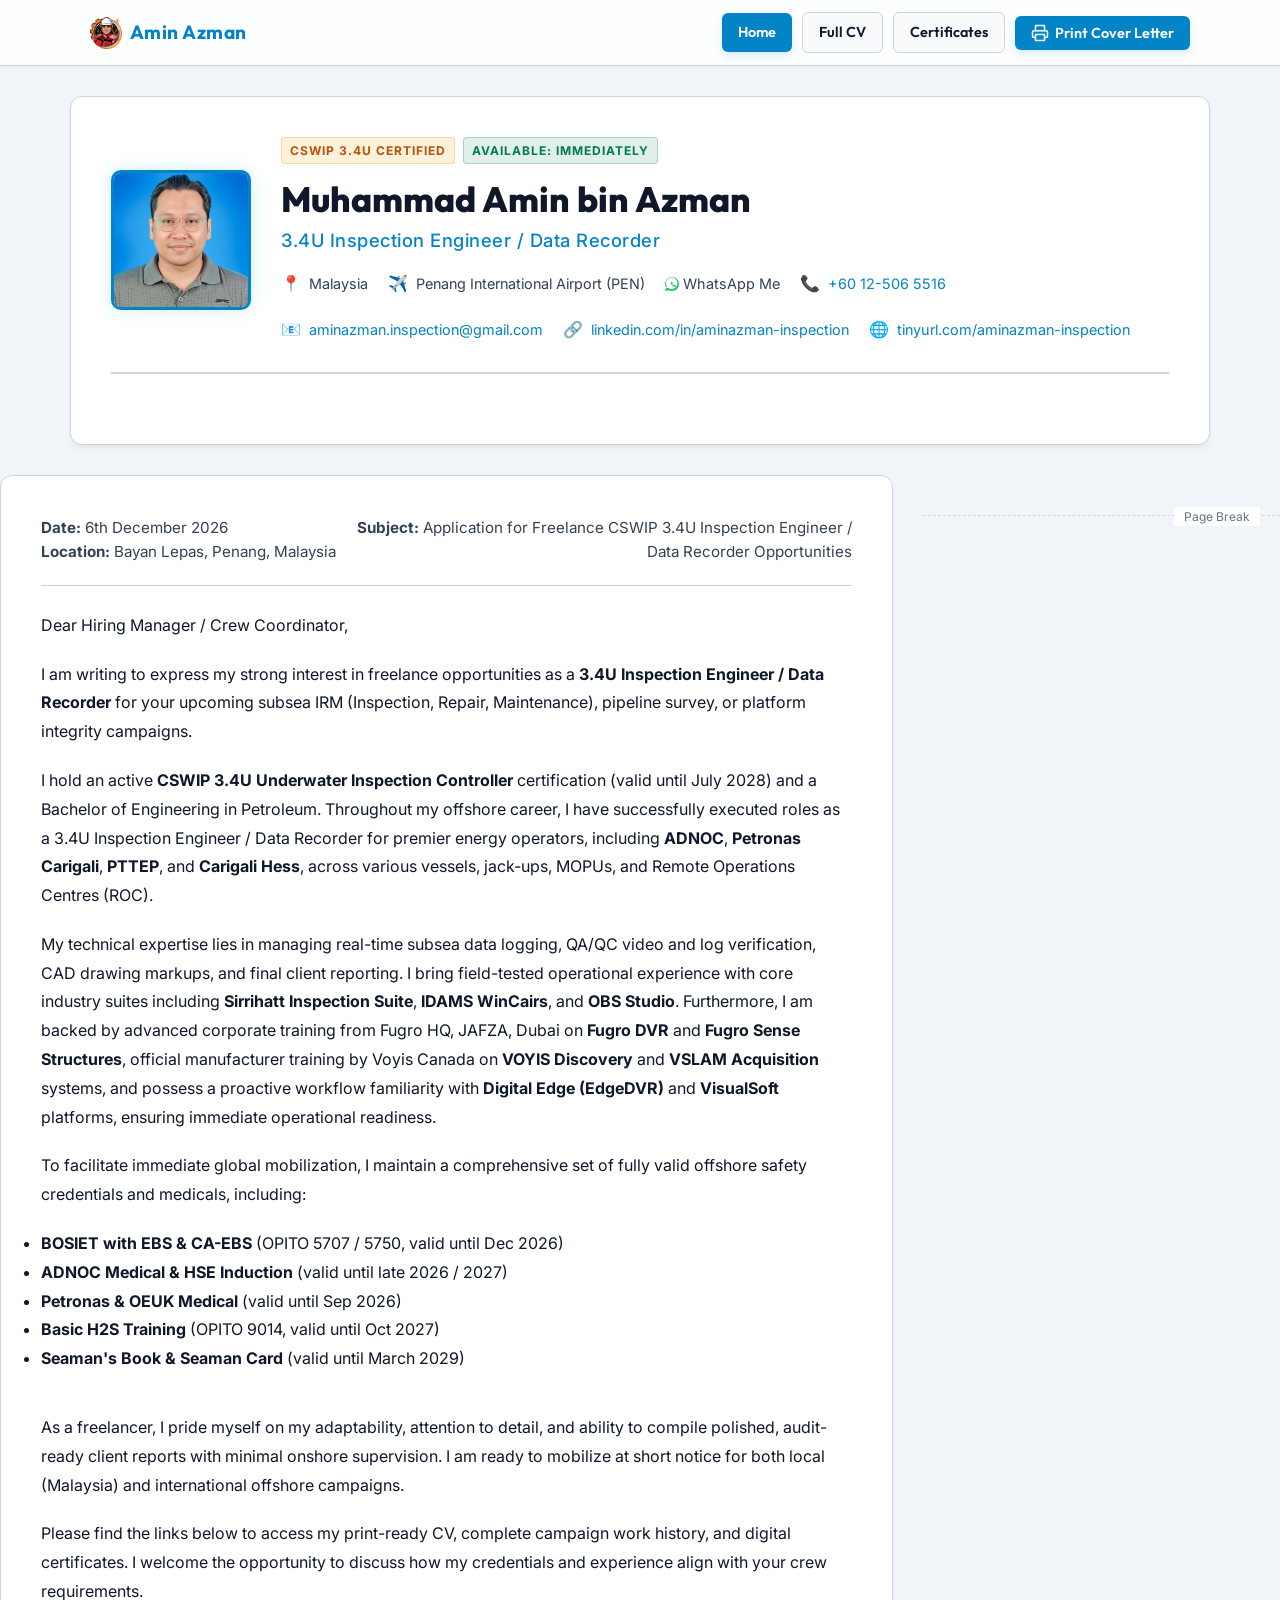
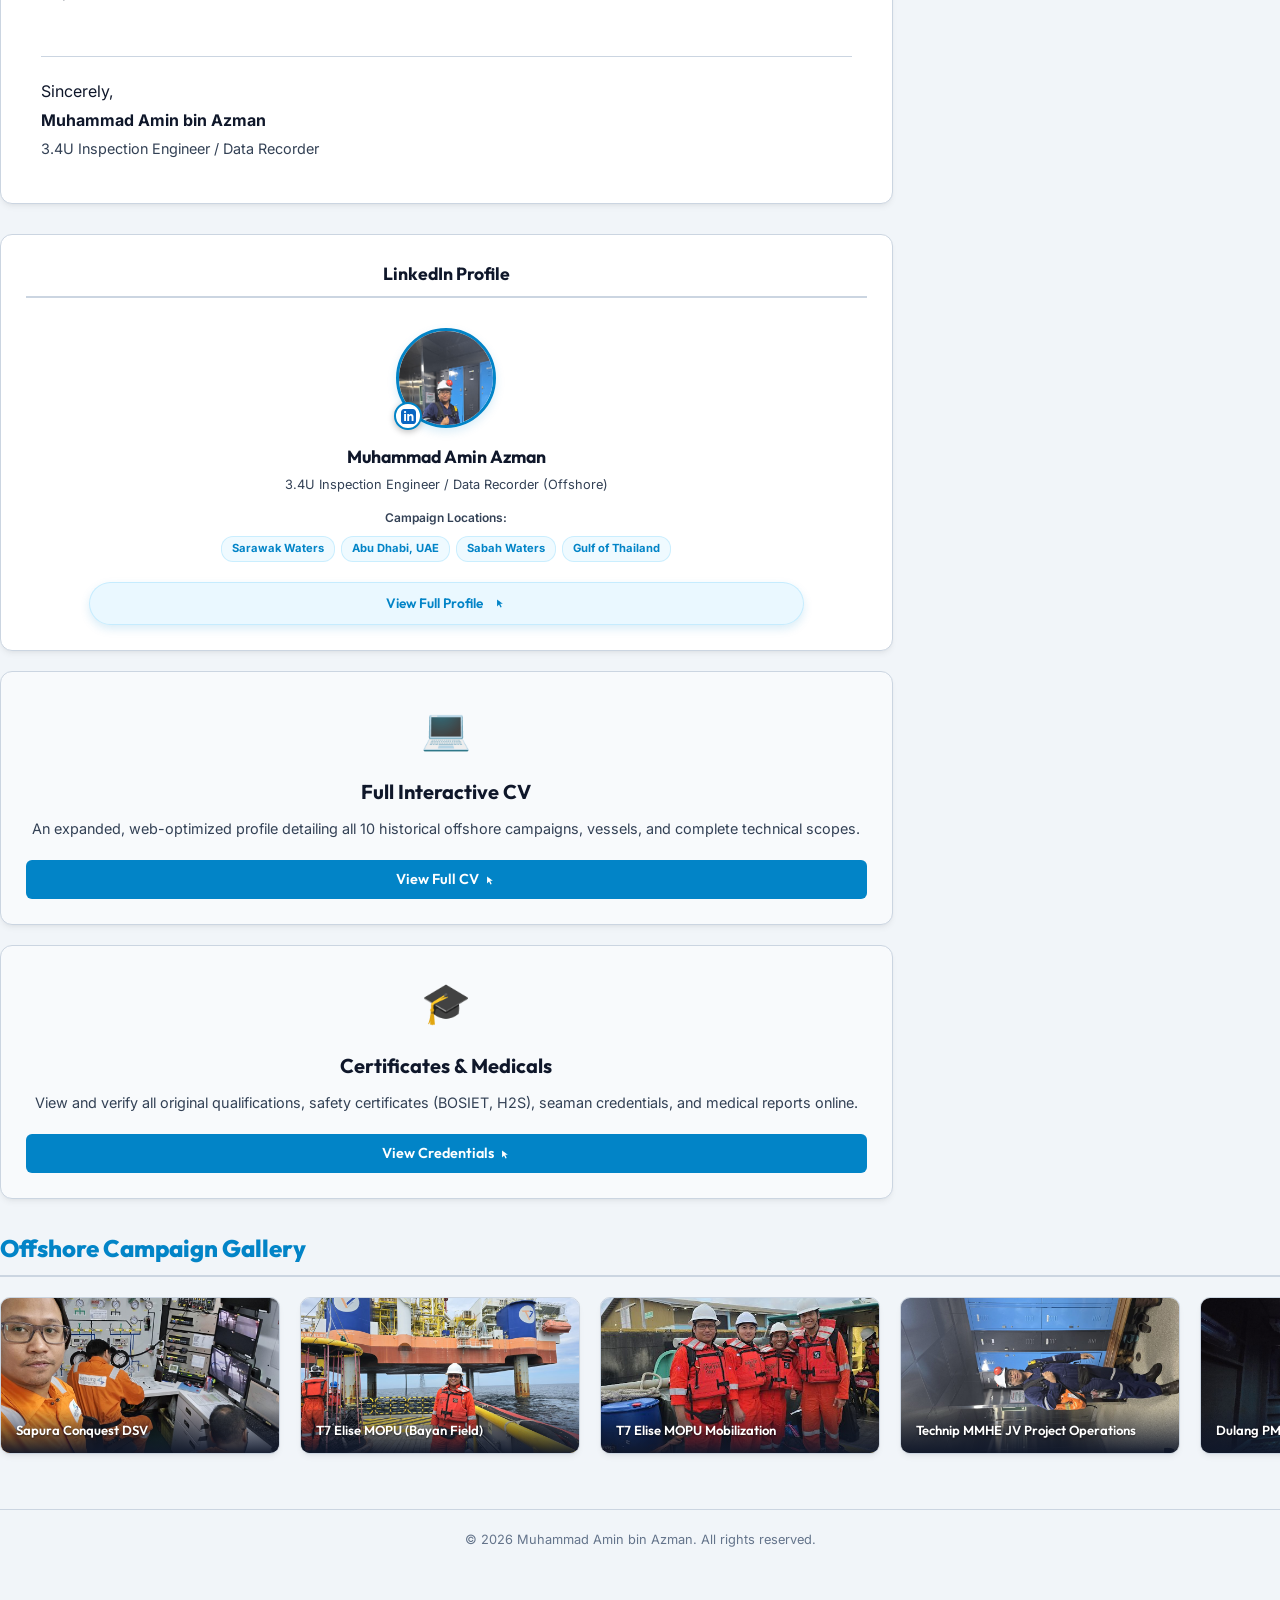
==== index.html @ 1bd728b4 "Optimize index.html print: add no-print classes to Campaign Gallery heading and carousel wrapper, in" ====
<!DOCTYPE html>
<html lang="en">
<head>
    <link rel="icon" type="image/png" href="favicon.png?v=1.7">
    <meta charset="UTF-8">
    <meta name="viewport" content="width=device-width, initial-scale=1.0">
    <title>Muhammad Amin Azman | Professional Hub & Cover Letter</title>
    
    <!-- Google Fonts -->
    <link rel="preconnect" href="https://fonts.googleapis.com">
    <link rel="preconnect" href="https://fonts.gstatic.com" crossorigin>
    <link href="https://fonts.googleapis.com/css2?family=Inter:wght@300;400;500;600;700&family=Outfit:wght@400;500;600;700;800&display=swap" rel="stylesheet">
    
    <!-- Link to Stylesheet -->
    <link rel="stylesheet" href="style.css?v=2.6">
    
    <style>
        /* Cover Letter Page Specific Styles */
        .cover-letter-card {
            background: var(--bg-content);
            border: 1px solid var(--border-color);
            border-radius: 12px;
            padding: 40px;
            box-shadow: var(--shadow);
            margin-bottom: 30px;
        }
        
        .letter-header {
            margin-bottom: 25px;
            border-bottom: 1px solid var(--border-color);
            padding-bottom: 20px;
            font-size: 0.95rem;
            color: var(--text-secondary);
            display: flex;
            justify-content: space-between;
            flex-wrap: wrap;
            gap: 15px;
        }
        
        .letter-body {
            font-size: 1rem;
            line-height: 1.8;
            color: var(--text-primary);
            display: flex;
            flex-direction: column;
            gap: 20px;
        }
        
        .letter-signoff {
            margin-top: 30px;
            padding-top: 20px;
            border-top: 1px solid var(--border-color);
        }
        
        .hub-grid {
            display: grid;
            grid-template-columns: repeat(auto-fit, minmax(280px, 1fr));
            gap: 20px;
            margin-top: 30px;
            margin-bottom: 40px;
        }
        
        .hub-card {
            background: var(--bg-card);
            border: 1px solid var(--border-color);
            border-radius: 12px;
            padding: 25px;
            text-align: center;
            box-shadow: var(--shadow);
            transition: var(--transition);
            text-decoration: none;
            display: flex;
            flex-direction: column;
            align-items: center;
            justify-content: space-between;
        }
        
        .hub-card:hover {
            transform: translateY(-5px);
            border-color: var(--accent);
            box-shadow: 0 10px 25px rgba(2, 132, 199, 0.1);
        }
        
        .hub-icon {
            font-size: 2.5rem;
            margin-bottom: 15px;
            color: var(--accent);
        }
        
        .hub-title {
            font-family: var(--font-header);
            font-size: 1.25rem;
            font-weight: 700;
            color: var(--text-primary);
            margin-bottom: 10px;
        }
        
        .hub-desc {
            font-size: 0.9rem;
            color: var(--text-secondary);
            line-height: 1.5;
            margin-bottom: 20px;
        }
        
        .hub-btn {
            background: var(--accent);
            color: #ffffff;
            font-family: var(--font-header);
            font-weight: 600;
            padding: 8px 20px;
            border-radius: 6px;
            font-size: 0.9rem;
            transition: var(--transition);
            width: 100%;
        }
        
        .hub-card:hover .hub-btn {
            background: var(--accent-hover);
        }
    </style>
</head>
<body>

    <!-- Top Action Bar -->
    <header class="no-print action-bar">
        <div class="container bar-content">
                        <div class="logo-container" style="display: flex; align-items: center; gap: 8px;">
                <img src="logo.png" alt="Amin Azman Logo" style="height: 32px; width: auto; display: block;">
                <span class="logo-text" style="font-family: var(--font-header); font-weight: 700; font-size: 1.2rem; color: var(--accent); letter-spacing: 0.5px;">Amin Azman</span>
            </div>
            <div class="actions">
                <a href="index.html" class="btn-print" style="background: var(--accent); color: #ffffff; border: none; text-decoration: none; display: inline-flex; align-items: center; justify-content: center;">Home</a>
                <a href="full_cv.html" class="btn-print" style="background: var(--bg-card); color: var(--text-primary); border: 1px solid var(--border-color); text-decoration: none; display: inline-flex; align-items: center; justify-content: center; box-shadow: none;">Full CV</a>
                <a href="certificates.html" class="btn-print" style="background: var(--bg-card); color: var(--text-primary); border: 1px solid var(--border-color); text-decoration: none; display: inline-flex; align-items: center; justify-content: center; box-shadow: none;">Certificates</a>
                <button onclick="window.print()" class="btn-print" style="background: var(--accent); color: #ffffff; border: none; text-decoration: none; display: inline-flex; align-items: center; justify-content: center; box-shadow: 0 4px 10px rgba(2, 132, 199, 0.15); gap: 6px; cursor: pointer;">
                    <svg width="18" height="18" viewBox="0 0 24 24" fill="none" stroke="currentColor" stroke-width="2" stroke-linecap="round" stroke-linejoin="round" style="display: block;"><polyline points="6 9 6 2 18 2 18 9"></polyline><path d="M6 18H4a2 2 0 0 1-2-2v-5a2 2 0 0 1 2-2h16a2 2 0 0 1 2 2v5a2 2 0 0 1-2 2h-2"></path><rect x="6" y="14" width="12" height="8"></rect></svg>
                    Print Cover Letter
                </button>
            </div>
        </div>
    </header>

    <div class="container cv-wrapper">
        
        <!-- SECTION 1: HEADER & PROFILE -->
        <section class="cv-section header-section">
            <div class="header-grid">
                <div class="profile-photo-container">
                    <img src="8. Passport Photo - Amin Azman.png" alt="Muhammad Amin bin Azman" class="profile-photo">
                </div>
                <div class="header-info">
                    <div style="display: flex; gap: 8px; flex-wrap: wrap; margin-bottom: 6px;">
                        <span class="badge">CSWIP 3.4U Certified</span>
                        <span class="badge badge-green">Available: Immediately</span>
                    </div>
                    <h1>Muhammad Amin bin Azman</h1>
                    <p class="subtitle">3.4U Inspection Engineer / Data Recorder</p>
                    
                                        <div class="contact-grid">
                        <div class="contact-item">
                            <span class="icon">📍</span>
                            <span>Malaysia</span>
                        </div>
                        <div class="contact-item">
                            <span class="icon">✈️</span>
                            <span>Penang International Airport (PEN)</span>
                        </div>
                        <div class="contact-item">
                            <a href="https://wa.me/60125065516" target="_blank" style="display: inline-flex; align-items: center; text-decoration: none; color: inherit;">
                                <svg width="14" height="14" viewBox="0 0 24 24" fill="currentColor" style="vertical-align: middle; color: #22c55e; margin-right: 4px;">
                                    <path d="M.057 24l1.687-6.163c-1.041-1.804-1.588-3.849-1.587-5.946C.06 5.348 5.397.01 12.008.01c3.202.001 6.212 1.246 8.477 3.514 2.266 2.268 3.507 5.28 3.505 8.484-.004 6.657-5.34 11.997-11.953 11.997-2.005-.001-3.973-.502-5.73-1.45L0 24zm6.59-4.846c1.6.95 3.188 1.449 4.825 1.451 5.436 0 9.86-4.42 9.864-9.864.002-2.637-1.019-5.116-2.876-6.974C16.604 1.908 14.13 1.01 11.5 1.01c-5.436 0-9.86 4.42-9.864 9.864-.001 1.73.488 3.42 1.417 4.908l-.93 3.395 3.475-.912zm12.24-4.837c-.23-.115-1.364-.673-1.57-.75-.207-.075-.357-.115-.507.11-.15.223-.58.749-.71.9-.13.15-.26.17-.49.055-.23-.115-.972-.359-1.853-1.144-.684-.61-1.147-1.365-1.28-1.595-.13-.23-.014-.354.1-.47.104-.105.23-.27.346-.4.115-.13.154-.22.23-.369.077-.15.039-.282-.02-.397-.058-.115-.507-1.22-.695-1.673-.183-.441-.369-.381-.507-.389-.13-.008-.28-.009-.43-.009-.15 0-.396.056-.604.282-.208.227-.793.775-.793 1.89s.813 2.194.927 2.348c.114.15 1.6 2.443 3.877 3.425.541.233 1.008.389 1.348.497.545.173 1.04.148 1.43.09.436-.065 1.364-.557 1.557-1.096.193-.538.193-1 .135-1.096-.057-.096-.207-.15-.436-.265z"/>
                                </svg>
                                <span>WhatsApp Me</span>
                            </a>
                        </div>
                        <div class="contact-item">
                            <span class="icon">📞</span>
                            <a href="tel:+60125065516">+60 12-506 5516</a>
                        </div>
                        <div class="contact-item">
                            <span class="icon">📧</span>
                            <a href="mailto:aminazman.inspection@gmail.com">aminazman.inspection@gmail.com</a>
                        </div>
                        <div class="contact-item">
                            <span class="icon">🔗</span>
                            <a href="https://www.linkedin.com/in/aminazman-inspection" target="_blank">linkedin.com/in/aminazman-inspection</a>
                        </div>
                        <div class="contact-item">
                            <span class="icon">🌐</span>
                            <a href="https://tinyurl.com/aminazman-inspection" target="_blank">tinyurl.com/aminazman-inspection</a>
                        </div>
                    </div>
                </div>
                </div>
            </div>
        </section>

        <!-- COVER LETTER & SIDEBAR BADGE -->
        <div class="content-layout" style="display: grid; grid-template-columns: 1fr; gap: 30px; margin-bottom: 30px;">
            <style>
                @media (min-width: 992px) {
                    .content-layout {
                        grid-template-columns: 3fr 1.2fr !important;
                    }
                }
            </style>
            
            <!-- Left: Cover Letter Card -->
            <section class="cover-letter-card" style="margin-bottom: 0;">
                <div class="letter-header">
                    <div>
                        <strong>Date:</strong> <span id="current-date">29th June 2026</span><br>
                        <strong>Location:</strong> Bayan Lepas, Penang, Malaysia
                    </div>
                    <div style="text-align: right;">
                        <strong>Subject:</strong> Application for Freelance CSWIP 3.4U Inspection Engineer /<br>Data Recorder Opportunities
                    </div>
                </div>
                
                <div class="letter-body">
                    <p>Dear Hiring Manager / Crew Coordinator,</p>
                    
                    <p>I am writing to express my strong interest in freelance opportunities as a <strong>3.4U Inspection Engineer / Data Recorder</strong> for your upcoming subsea IRM (Inspection, Repair, Maintenance), pipeline survey, or platform integrity campaigns.</p>
                    
                    <p>I hold an active <strong>CSWIP 3.4U Underwater Inspection Controller</strong> certification (valid until July 2028) and a Bachelor of Engineering in Petroleum. Throughout my offshore career, I have successfully executed roles as a 3.4U Inspection Engineer / Data Recorder for premier energy operators, including <strong>ADNOC</strong>, <strong>Petronas Carigali</strong>, <strong>PTTEP</strong>, and <strong>Carigali Hess</strong>, across various vessels, jack-ups, MOPUs, and Remote Operations Centres (ROC).</p>
                    
                    <p>My technical expertise lies in managing real-time subsea data logging, QA/QC video and log verification, CAD drawing markups, and final client reporting. I bring field-tested operational experience with core industry suites including <strong>Sirrihatt Inspection Suite</strong>, <strong>IDAMS WinCairs</strong>, and <strong>OBS Studio</strong>. Furthermore, I am backed by advanced corporate training from Fugro HQ, JAFZA, Dubai on <strong>Fugro DVR</strong> and <strong>Fugro Sense Structures</strong>, official manufacturer training by Voyis Canada on <strong>VOYIS Discovery</strong> and <strong>VSLAM Acquisition</strong> systems, and possess a proactive workflow familiarity with <strong>Digital Edge (EdgeDVR)</strong> and <strong>VisualSoft</strong> platforms, ensuring immediate operational readiness.</p>
                    
                    <p>To facilitate immediate global mobilization, I maintain a comprehensive set of fully valid offshore safety credentials and medicals, including:
                        <ul>
                            <li><strong>BOSIET with EBS & CA-EBS</strong> (OPITO 5707 / 5750, valid until Dec 2026)</li>
                            <li><strong>ADNOC Medical & HSE Induction</strong> (valid until late 2026 / 2027)</li>
                            <li><strong>Petronas & OEUK Medical</strong> (valid until Sep 2026)</li>
                            <li><strong>Basic H2S Training</strong> (OPITO 9014, valid until Oct 2027)</li>
                            <li><strong>Seaman's Book & Seaman Card</strong> (valid until March 2029)</li>
                        </ul>
                    </p>
                    
                    <p>As a freelancer, I pride myself on my adaptability, attention to detail, and ability to compile polished, audit-ready client reports with minimal onshore supervision. I am ready to mobilize at short notice for both local (Malaysia) and international offshore campaigns.</p>
                    
                    <p>Please find the links below to access my print-ready CV, complete campaign work history, and digital certificates. I welcome the opportunity to discuss how my credentials and experience align with your crew requirements.</p>
                    
                    <div class="letter-signoff">
                        <p>Sincerely,</p>
                        <strong>Muhammad Amin bin Azman</strong><br>
                        <span style="font-size: 0.9rem; color: var(--text-secondary);">3.4U Inspection Engineer / Data Recorder</span>
                    </div>
                </div>
            </section>
            
            <div class="page-break"></div>
            
            <!-- Right Sidebar Panel -->
            <aside class="right-sidebar-panel" style="display: flex; flex-direction: column; gap: 20px;">
                <!-- LinkedIn Card -->
                <div class="linkedin-sidebar-card" style="background: var(--bg-content); border: 1px solid var(--border-color); border-radius: 12px; padding: 25px; box-shadow: var(--shadow); display: flex; flex-direction: column; align-items: center; justify-content: flex-start; min-height: 380px;">
                    <h4 style="font-family: var(--font-header); font-size: 1.1rem; font-weight: 700; color: var(--text-primary); margin-bottom: 20px; border-bottom: 2px solid var(--border-color); padding-bottom: 8px; width: 100%; text-align: center;">LinkedIn Profile</h4>
                    <div style="display: flex; flex-direction: column; align-items: center; text-align: center; gap: 15px; margin-top: 10px; width: 100%;">
                        <div class="profile-badge-wrapper" style="position: relative; width: 100px; height: 100px;">
                            <div style="width: 100%; height: 100%; border-radius: 50%; overflow: hidden; border: 3px solid var(--accent); box-shadow: 0 4px 10px rgba(2, 132, 199, 0.15);">
                                <img src="linkedin_profile.png?v=2.3" alt="Muhammad Amin bin Azman" style="width: 100%; height: 100%; object-fit: cover;">
                            </div>
                            <div style="position: absolute; bottom: -2px; left: -2px; width: 28px; height: 28px; border-radius: 50%; background: var(--bg-content); display: flex; align-items: center; justify-content: center; box-shadow: 0 2px 6px rgba(0,0,0,0.25); border: 2.5px solid var(--accent); z-index: 10;">
                                <svg width="15" height="15" viewBox="0 0 24 24" fill="currentColor" style="color: #0a66c2; display: block;"><path d="M19 0h-14c-2.761 0-5 2.239-5 5v14c0 2.761 2.239 5 5 5h14c2.762 0 5-2.239 5-5v-14c0-2.761-2.238-5-5-5zm-11 19h-3v-11h3v11zm-1.5-12.268c-.966 0-1.75-.779-1.75-1.75s.784-1.75 1.75-1.75 1.75.779 1.75 1.75-.784 1.75-1.75 1.75zm13.5 12.268h-3v-5.604c0-3.368-4-3.113-4 0v5.604h-3v-11h3v1.765c1.396-2.586 7-2.777 7 2.476v6.759z"/></svg>
                            </div>
                        </div>
                        <div>
                            <h3 style="font-family: var(--font-header); font-size: 1.1rem; font-weight: 700; color: var(--text-primary); margin: 0 0 4px 0;">Muhammad Amin Azman</h3>
                            <p style="font-size: 0.8rem; color: var(--text-secondary); line-height: 1.4; margin: 0; padding: 0 5px;">3.4U Inspection Engineer / Data Recorder (Offshore)</p>
                        </div>
                        <div style="display: flex; flex-direction: column; align-items: center; gap: 8px; width: 100%;">
                            <span style="font-size: 0.75rem; color: var(--text-secondary); font-weight: 600;">Campaign Locations:</span>
                            <div style="display: flex; flex-wrap: wrap; justify-content: center; gap: 6px; width: 100%;">
                                <span style="font-size: 0.7rem; font-weight: 700; color: var(--accent); background: rgba(56, 189, 248, 0.08); border: 1px solid rgba(56, 189, 248, 0.2); padding: 3px 10px; border-radius: 12px;">Sarawak Waters</span>
                                <span style="font-size: 0.7rem; font-weight: 700; color: var(--accent); background: rgba(56, 189, 248, 0.08); border: 1px solid rgba(56, 189, 248, 0.2); padding: 3px 10px; border-radius: 12px;">Abu Dhabi, UAE</span>
                                <span style="font-size: 0.7rem; font-weight: 700; color: var(--accent); background: rgba(56, 189, 248, 0.08); border: 1px solid rgba(56, 189, 248, 0.2); padding: 3px 10px; border-radius: 12px;">Sabah Waters</span>
                                <span style="font-size: 0.7rem; font-weight: 700; color: var(--accent); background: rgba(56, 189, 248, 0.08); border: 1px solid rgba(56, 189, 248, 0.2); padding: 3px 10px; border-radius: 12px;">Gulf of Thailand</span>
                            </div>
                        </div>
                        <a href="https://www.linkedin.com/in/aminazman-inspection" target="_blank" class="cert-link btn-cert" style="text-decoration: none; display: flex; align-items: center; gap: 6px; font-family: var(--font-header); font-weight: 600; font-size: 0.85rem; padding: 10px 18px; width: 85%; justify-content: center; margin-top: 5px; border-radius: 30px; box-shadow: 0 4px 10px rgba(2, 132, 199, 0.15);">
                            View Full Profile
                        </a>
                    </div>
                </div>

                <!-- Full CV Link Card -->
                <a href="full_cv.html" class="hub-card">
                    <div class="hub-icon">💻</div>
                    <h3 class="hub-title">Full Interactive CV</h3>
                    <p class="hub-desc">An expanded, web-optimized profile detailing all 10 historical offshore campaigns, vessels, and complete technical scopes.</p>
                    <span class="hub-btn">View Full CV</span>
                </a>
                
                <!-- Certificates Link Card -->
                <a href="certificates.html" class="hub-card">
                    <div class="hub-icon">🎓</div>
                    <h3 class="hub-title">Certificates & Medicals</h3>
                    <p class="hub-desc">View and verify all original qualifications, safety certificates (BOSIET, H2S), seaman credentials, and medical reports online.</p>
                    <span class="hub-btn">View Credentials</span>
                </a>
            </aside>
        </div>



    
<!-- OFFSHORE CAMPAIGN GALLERY (CAROUSEL) -->
        <h2 class="gallery-section-title no-print" style="font-family: var(--font-header); font-size: 1.5rem; font-weight: 800; color: var(--accent); margin-top: 10px; margin-bottom: 20px; border-bottom: 2px solid var(--border-color); padding-bottom: 8px;">
            Offshore Campaign Gallery
        </h2>
        <div class="gallery-carousel-wrapper no-print">
            <div class="gallery-carousel">
                <div class="gallery-slide">
                    <img src="Sapura Conquest.jpg?v=3.4" alt="Sapura Conquest DSV">
                    <div class="gallery-caption">Sapura Conquest DSV</div>
                </div>
                <div class="gallery-slide">
                    <img src="T7 MOPU.jpg?v=3.4" alt="T7 Elise MOPU (Bayan Field)">
                    <div class="gallery-caption">T7 Elise MOPU (Bayan Field)</div>
                </div>
                <div class="gallery-slide">
                    <img src="T7 MOPU Mobilization.jpg?v=3.4" alt="T7 Elise MOPU Mobilization">
                    <div class="gallery-caption">T7 Elise MOPU Mobilization</div>
                </div>
                <div class="gallery-slide">
                    <img src="TechnipFMC.jpg?v=3.4" alt="Technip MMHE JV Project Operations">
                    <div class="gallery-caption">Technip MMHE JV Project Operations</div>
                </div>
                <div class="gallery-slide">
                    <img src="Dulang PMA.jpg?v=3.4" alt="Dulang PMA Field Platform">
                    <div class="gallery-caption">Dulang PMA Field Operations</div>
                </div>
                <div class="gallery-slide">
                    <img src="Dulang C.jpg?v=3.4" alt="Dulang C Platform Operations">
                    <div class="gallery-caption">Dulang C Platform Operations</div>
                </div>
                <div class="gallery-slide">
                    <img src="PCSB SKO Sarawak.jpg?v=3.4" alt="Petronas Carigali Sarawak Operations">
                    <div class="gallery-caption">Petronas Carigali Sarawak Operations</div>
                </div>
                <div class="gallery-slide">
                    <img src="ERB West.jpg?v=3.4" alt="ERB West Field Operations">
                    <div class="gallery-caption">ERB West Field Operations</div>
                </div>
                <div class="gallery-slide">
                    <img src="FMD Tooling Setup.jpg?v=3.4" alt="FMD Tooling Setup & Calibration">
                    <div class="gallery-caption">FMD Tooling Setup & Calibration</div>
                </div>
                <div class="gallery-slide">
                    <img src="Work Class ROV.jpg?v=3.4" alt="Work Class ROV (SMD Atom A6)">
                    <div class="gallery-caption">Work Class ROV (SMD Atom A6)</div>
                </div>
                <div class="gallery-slide">
                    <img src="Fugro Middle East, JAFZA, Dubai.jpg?v=3.4" alt="Fugro Middle East Office (Dubai)">
                    <div class="gallery-caption">Fugro Middle East Office (Dubai)</div>
                </div>
            </div>
        </div>

    </div>

    <!-- Print Footer -->
    <footer class="print-footer no-print">
        <div class="container">
            <p>&copy; 2026 Muhammad Amin bin Azman. All rights reserved.</p>
        </div>
    </footer>

    <!-- Dynamic Malaysia Date Script -->
    <script>
        function updateDate() {
            const options = { timeZone: 'Asia/Kuala_Lumpur', year: 'numeric', month: 'long', day: 'numeric' };
            const formatter = new Intl.DateTimeFormat('en-US', options);
            const parts = formatter.formatToParts(new Date());
            
            let day = 0;
            let month = "";
            let year = "";
            for (const part of parts) {
                if (part.type === 'day') day = parseInt(part.value, 10);
                else if (part.type === 'month') month = part.value;
                else if (part.type === 'year') year = part.value;
            }
            
            let suffix = "th";
            if (day === 1 || day === 21 || day === 31) suffix = "st";
            else if (day === 2 || day === 22) suffix = "nd";
            else if (day === 3 || day === 23) suffix = "rd";
            
            const formattedDate = `${day}${suffix} ${month} ${year}`;
            const dateEl = document.getElementById('current-date');
            if (dateEl) {
                dateEl.textContent = formattedDate;
            }
        }
        document.addEventListener('DOMContentLoaded', updateDate);
    </script>
</body>
</html>
---- style.css ----
/* ==========================================================================
   CSS STYLESHEET FOR MUHAMMAD AMIN AZMAN CV
   Contains two views: Screen (Deep Marine Theme) & Print (Clean A4 Page Layout)
   ========================================================================== */

/* --- Custom Variables for Screen Theme (Light Mode) --- */
:root {
    --bg-main: #f1f5f9;
    --bg-content: #ffffff;
    --bg-card: #f8fafc;
    --border-color: #cbd5e1;
    --text-primary: #0f172a;
    --text-secondary: #334155;
    --text-muted: #64748b;
    --accent: #0284c7; /* Professional Sky Blue */
    --accent-hover: #0369a1;
    --accent-yellow: #b45309; /* Deep Amber */
    --accent-green: #047857; /* Deep Emerald */
    --shadow: 0 4px 6px -1px rgba(0, 0, 0, 0.05), 0 2px 4px -2px rgba(0, 0, 0, 0.05);
    --transition: all 0.3s ease;
    --font-header: 'Outfit', sans-serif;
    --font-body: 'Inter', sans-serif;
}

/* --- Global Reset & Base Styles --- */
* {
    box-sizing: border-box;
    margin: 0;
    padding: 0;
}

body {
    background-color: var(--bg-main);
    color: var(--text-primary);
    font-family: var(--font-body);
    font-size: 15px;
    line-height: 1.6;
    -webkit-font-smoothing: antialiased;
    padding-bottom: 2rem;
}

a {
    color: var(--accent);
    text-decoration: none;
    transition: var(--transition);
}

a:hover {
    color: var(--accent-hover);
    text-decoration: underline;
}

.container {
    max-width: 1140px;
    margin: 0 auto;
    padding: 0 20px;
}

/* --- Top Action Bar (Screen Only) --- */
.action-bar {
    background: rgba(255, 255, 255, 0.85);
    backdrop-filter: blur(12px);
    border-bottom: 1px solid var(--border-color);
    position: sticky;
    top: 0;
    z-index: 100;
    padding: 12px 0;
    box-shadow: 0 1px 3px rgba(0, 0, 0, 0.05);
}

.bar-content {
    display: flex;
    justify-content: space-between;
    align-items: center;
}

.action-bar .actions {
    display: flex;
    gap: 10px;
    align-items: center;
}

.logo-text {
    font-family: var(--font-header);
    font-weight: 700;
    font-size: 1.2rem;
    color: var(--accent);
    letter-spacing: 0.5px;
}

.btn-print {
    background: var(--accent);
    color: #ffffff;
    border: none;
    border-radius: 6px;
    padding: 8px 16px;
    font-family: var(--font-header);
    font-weight: 600;
    font-size: 0.9rem;
    cursor: pointer;
    display: flex;
    align-items: center;
    gap: 8px;
    transition: var(--transition);
    box-shadow: 0 4px 10px rgba(2, 132, 199, 0.15);
}

.btn-print:hover {
    background: var(--accent-hover);
    transform: translateY(-1px);
    box-shadow: 0 6px 15px rgba(2, 132, 199, 0.25);
}

/* --- CV Layout Wrapper --- */
.cv-wrapper {
    background-color: var(--bg-content);
    border: 1px solid var(--border-color);
    border-radius: 12px;
    padding: 40px;
    margin-top: 30px;
    margin-bottom: 30px;
    box-shadow: var(--shadow);
}

/* --- HEADER SECTION --- */
.header-section {
    border-bottom: 2px solid var(--border-color);
    padding-bottom: 30px;
    margin-bottom: 30px;
}

.header-grid {
    display: grid;
    grid-template-columns: 140px 1fr;
    gap: 30px;
    align-items: center;
}

.profile-photo-container {
    width: 140px;
    height: 140px;
    border-radius: 10px;
    overflow: hidden;
    border: 3px solid var(--accent);
    box-shadow: 0 0 15px rgba(56, 189, 248, 0.25);
    background-color: var(--bg-main);
}

.profile-photo {
    width: 100%;
    height: 100%;
    object-fit: cover;
    object-position: center top;
}

.header-info h1 {
    font-family: var(--font-header);
    font-size: 2.2rem;
    font-weight: 800;
    line-height: 1.2;
    margin-bottom: 6px;
    color: var(--text-primary);
}

.header-info .subtitle {
    font-size: 1.15rem;
    font-weight: 500;
    color: var(--accent);
    margin-bottom: 15px;
    letter-spacing: 0.5px;
}

.badge {
    background: rgba(245, 158, 11, 0.15);
    color: var(--accent-yellow);
    border: 1px solid rgba(245, 158, 11, 0.3);
    border-radius: 4px;
    padding: 3px 8px;
    font-size: 0.75rem;
    font-weight: 700;
    text-transform: uppercase;
    letter-spacing: 1px;
    display: inline-block;
    margin-bottom: 8px;
}

.contact-grid {
    display: flex;
    flex-wrap: wrap;
    gap: 20px;
    margin-top: 10px;
}

.contact-item {
    display: flex;
    align-items: center;
    gap: 8px;
    font-size: 0.9rem;
    color: var(--text-secondary);
}

.contact-item .icon {
    font-size: 1rem;
}

/* --- MAIN TWO-COLUMN GRID --- */
.main-grid {
    display: grid;
    grid-template-columns: 1fr 1fr;
    gap: 30px;
    margin-bottom: 30px;
}

/* --- CV CARDS --- */
.cv-card {
    background-color: var(--bg-card);
    border: 1px solid var(--border-color);
    border-radius: 10px;
    padding: 24px;
    margin-bottom: 24px;
    box-shadow: 0 4px 10px rgba(0, 0, 0, 0.1);
    transition: var(--transition);
}

.cv-card:hover {
    transform: translateY(-2px);
    border-color: rgba(56, 189, 248, 0.25);
    box-shadow: 0 6px 15px rgba(0, 0, 0, 0.15);
}

.card-title {
    font-family: var(--font-header);
    font-size: 1.25rem;
    font-weight: 700;
    color: var(--accent);
    margin-bottom: 18px;
    display: flex;
    align-items: center;
    gap: 10px;
    border-bottom: 1px solid var(--border-color);
    padding-bottom: 8px;
}

.card-title svg {
    color: var(--accent);
}

/* --- PERSONAL PARTICULARS --- */
.particulars-list {
    display: flex;
    flex-direction: column;
    gap: 12px;
}

.p-item {
    display: grid;
    grid-template-columns: 150px 1fr;
    font-size: 0.9rem;
    border-bottom: 1px solid var(--border-color);
    padding-bottom: 8px;
}

.p-item:last-child {
    border-bottom: none;
    padding-bottom: 0;
}

.p-item strong {
    color: var(--text-secondary);
    font-weight: 600;
}

.validity {
    font-size: 0.8rem;
    color: var(--text-muted);
    margin-left: 5px;
}

/* --- CERTIFICATE LINKS --- */
.cert-link {
    font-weight: 500;
    transition: var(--transition);
}

.inline-link {
    color: var(--accent);
    text-decoration: underline;
}

.inline-link:hover {
    color: var(--text-primary);
}

.tag-link {
    background: rgba(56, 189, 248, 0.1);
    color: var(--accent);
    border: 1px solid rgba(56, 189, 248, 0.2);
    border-radius: 4px;
    padding: 1px 6px;
    font-size: 0.75rem;
    font-weight: 600;
    margin-left: 5px;
    display: inline-block;
}

.tag-link:hover {
    background: var(--accent);
    color: #0b1329;
    text-decoration: none;
}

.tag-link-btn {
    display: inline-block;
    background: rgba(56, 189, 248, 0.08);
    color: var(--accent);
    border: 1px solid rgba(56, 189, 248, 0.2);
    border-radius: 6px;
    padding: 6px 12px;
    font-size: 0.8rem;
    font-weight: 600;
    text-align: center;
    transition: var(--transition);
}

.tag-link-btn:hover {
    background: var(--accent);
    color: #0b1329;
    text-decoration: none;
}

.btn-cert {
    display: inline-flex;
    align-items: center;
    gap: 6px;
    background: rgba(56, 189, 248, 0.1);
    color: var(--accent);
    border: 1px solid rgba(56, 189, 248, 0.2);
    border-radius: 6px;
    padding: 8px 16px;
    font-size: 0.85rem;
    font-weight: 600;
    margin-top: 10px;
}

.btn-cert:hover {
    background: var(--accent);
    color: #0b1329;
    text-decoration: none;
}

.badge-cert {
    background: rgba(245, 158, 11, 0.1);
    color: var(--accent-yellow);
    border: 1px solid rgba(245, 158, 11, 0.2);
    border-radius: 4px;
    padding: 2px 8px;
    font-size: 0.75rem;
    font-weight: 600;
    display: inline-block;
    white-space: nowrap;
    flex-shrink: 0;
}

.badge-cert:hover {
    background: var(--accent-yellow);
    color: #0b1329;
    text-decoration: none;
}

/* --- EDUCATION & TRAINING --- */
.edu-item h3 {
    font-family: var(--font-header);
    font-size: 1rem;
    font-weight: 600;
    color: var(--text-primary);
    margin-bottom: 4px;
}

.edu-meta {
    font-size: 0.85rem;
    color: var(--text-secondary);
    margin-bottom: 8px;
}

.training-list {
    display: flex;
    flex-direction: column;
    gap: 16px;
}

.training-item {
    border-bottom: 1px solid var(--border-color);
    padding-bottom: 12px;
}

.training-item:last-child {
    border-bottom: none;
    padding-bottom: 0;
}

.training-header {
    display: flex;
    justify-content: space-between;
    align-items: flex-start;
    gap: 10px;
    margin-bottom: 4px;
}

.training-header h3 {
    font-size: 0.95rem;
    font-weight: 600;
    color: var(--text-primary);
}

.training-meta {
    font-size: 0.85rem;
    color: var(--text-secondary);
}

/* --- SAFETY & MEDICAL GRID --- */
.safety-grid {
    display: flex;
    flex-direction: column;
    gap: 0;
}

.safety-card {
    background: transparent;
    border: none;
    border-bottom: 1px solid var(--border-color);
    border-radius: 0;
    padding: 8px 0;
}
.safety-card:last-child {
    border-bottom: none;
    padding-bottom: 0;
}
.safety-card:first-child {
    padding-top: 0;
}

.safety-card h4 {
    font-size: 0.9rem;
    font-weight: 600;
    color: var(--text-primary);
    margin-bottom: 4px;
}

.safety-card .meta {
    font-size: 0.8rem;
    color: var(--text-secondary);
    margin-bottom: 8px;
    line-height: 1.4;
}

.safety-card .btn-group {
    display: flex;
    gap: 8px;
}

/* --- SKILLS SECTION --- */
.skills-section {
    display: flex;
    flex-direction: column;
    gap: 14px;
}

.skill-category h5 {
    font-family: var(--font-header);
    font-size: 0.85rem;
    font-weight: 700;
    color: var(--accent);
    text-transform: uppercase;
    letter-spacing: 0.5px;
    margin-bottom: 4px;
}

.skill-category p {
    font-size: 0.85rem;
    color: var(--text-secondary);
    line-height: 1.5;
}

/* --- TIMELINE WORK HISTORY --- */
.section-title {
    font-family: var(--font-header);
    font-size: 1.5rem;
    font-weight: 800;
    color: var(--accent);
    margin-bottom: 24px;
    display: flex;
    align-items: center;
    gap: 12px;
    border-bottom: 2px solid var(--border-color);
    padding-bottom: 10px;
}

.timeline {
    position: relative;
    padding-left: 30px;
    margin-bottom: 40px;
}

.timeline::before {
    content: '';
    position: absolute;
    top: 0;
    bottom: 0;
    left: 10px;
    width: 2px;
    background: var(--border-color);
}

.timeline-item {
    position: relative;
    margin-bottom: 30px;
}

.timeline-badge {
    position: absolute;
    left: -30px;
    top: 2px;
    width: 22px;
    height: 22px;
    border-radius: 50%;
    display: flex;
    align-items: center;
    justify-content: center;
    font-size: 0.65rem;
    font-weight: 700;
    text-transform: uppercase;
    box-shadow: 0 0 10px rgba(0,0,0,0.5);
}

.timeline-badge.office {
    background: var(--accent-yellow);
    color: #0b1329;
    left: -31px;
}

.timeline-badge.offshore {
    background: var(--accent-green);
    color: #0b1329;
    left: -31px;
}
.timeline-badge.roc {
    background: var(--accent);
    color: #ffffff;
    left: -31px;
}


.timeline-content {
    background-color: var(--bg-card);
    border: 1px solid var(--border-color);
    border-radius: 8px;
    padding: 20px;
    box-shadow: 0 4px 10px rgba(0,0,0,0.1);
}

.job-header {
    display: flex;
    justify-content: space-between;
    align-items: flex-start;
    flex-wrap: wrap;
    gap: 10px;
    margin-bottom: 8px;
}

.job-header h3 {
    font-family: var(--font-header);
    font-size: 1.15rem;
    font-weight: 700;
    color: var(--text-primary);
}

.job-header .company {
    color: var(--accent);
    font-weight: 600;
    font-size: 0.95rem;
    width: 100%;
}

.job-duration {
    background: rgba(56, 189, 248, 0.1);
    color: var(--accent);
    border: 1px solid rgba(56, 189, 248, 0.15);
    border-radius: 4px;
    padding: 3px 8px;
    font-size: 0.75rem;
    font-weight: 700;
}

.job-loc {
    font-size: 0.85rem;
    color: var(--text-secondary);
    margin-bottom: 8px;
}

.job-desc {
    font-size: 0.9rem;
    color: var(--accent-yellow);
    margin-bottom: 8px;
    font-weight: 500;
}

.job-details {
    list-style-type: none;
    display: flex;
    flex-direction: column;
    gap: 6px;
}

.job-details li {
    font-size: 0.9rem;
    color: var(--text-secondary);
    position: relative;
    padding-left: 15px;
}

.job-details li::before {
    content: '•';
    color: var(--accent);
    position: absolute;
    left: 0;
    font-weight: bold;
}

.timeline-item.small-item .job-details li {
    padding-bottom: 8px;
    border-bottom: 1px solid var(--border-color);
}

.timeline-item.small-item .job-details li:last-child {
    border-bottom: none;
    padding-bottom: 0;
}

/* --- TECHNICAL SUMMARY --- */
.subsection-title {
    font-family: var(--font-header);
    font-size: 1.3rem;
    font-weight: 700;
    color: var(--accent);
    margin-top: 30px;
    margin-bottom: 18px;
    border-left: 3px solid var(--accent);
    padding-left: 10px;
}

.duties-grid {
    display: grid;
    grid-template-columns: 1fr 1fr;
    gap: 20px;
    margin-bottom: 25px;
}

.duties-grid .duty-card:nth-child(3) {
    grid-column: span 2;
}

.duty-card {
    background: var(--bg-card);
    border: 1px solid var(--border-color);
    border-radius: 8px;
    padding: 18px;
}

.duty-card h4 {
    font-family: var(--font-header);
    font-size: 0.95rem;
    font-weight: 700;
    color: var(--text-primary);
    margin-bottom: 8px;
    text-transform: uppercase;
    letter-spacing: 0.5px;
}

.duty-card p {
    font-size: 0.85rem;
    color: var(--text-secondary);
    line-height: 1.5;
}

/* --- APPRAISAL ATTESTATION --- */
.appraisal-box {
    background: rgba(245, 158, 11, 0.05);
    border: 1px dashed rgba(245, 158, 11, 0.25);
    border-radius: 8px;
    padding: 20px;
    margin-top: 30px;
    display: flex;
    flex-direction: column;
    align-items: center;
    text-align: center;
    gap: 15px;
}

.appraisal-box p {
    font-size: 0.9rem;
    color: var(--text-secondary);
    font-style: italic;
    line-height: 1.5;
    max-width: 800px;
}

.btn-cert-outline {
    display: inline-flex;
    align-items: center;
    gap: 6px;
    border: 1.5px solid var(--accent-yellow);
    color: var(--accent-yellow);
    background: transparent;
    border-radius: 6px;
    padding: 8px 16px;
    font-size: 0.85rem;
    font-weight: 600;
    transition: var(--transition);
}

.btn-cert-outline:hover {
    background: var(--accent-yellow);
    color: #0b1329;
    text-decoration: none;
}

/* --- PROFESSIONAL SUMMARY --- */
.summary-card {
    background-color: var(--bg-card);
    border: 1px solid var(--border-color);
    border-radius: 10px;
    padding: 24px;
    margin-bottom: 30px;
    box-shadow: 0 4px 10px rgba(0, 0, 0, 0.1);
    transition: var(--transition);
}

.summary-card:hover {
    transform: translateY(-2px);
    border-color: rgba(56, 189, 248, 0.25);
    box-shadow: 0 6px 15px rgba(0, 0, 0, 0.15);
}

.summary-text {
    font-size: 0.95rem;
    line-height: 1.7;
    color: var(--text-secondary);
}

/* --- PREMIUM TECH HIGHLIGHT & RENEWAL BADGES --- */
.tech-highlight {
    color: var(--accent);
    font-weight: 600;
}

.renewal-badge {
    background: rgba(245, 158, 11, 0.15);
    color: var(--accent-yellow);
    border: 1px solid rgba(245, 158, 11, 0.3);
    border-radius: 4px;
    padding: 1px 6px;
    font-size: 0.75rem;
    font-weight: 700;
    margin-left: 8px;
    display: inline-block;
    vertical-align: middle;
    text-transform: uppercase;
    letter-spacing: 0.5px;
}

/* --- SCREEN FOOTER --- */
footer.no-print {
    text-align: center;
    padding: 20px 0;
    color: var(--text-muted);
    font-size: 0.8rem;
    margin-top: 40px;
    border-top: 1px solid var(--border-color);
}

/* --- PAGE BREAK PLACEHOLDER (Screen only) --- */
.page-break {
    height: 1px;
    border-top: 1px dashed var(--border-color);
    margin: 40px 0;
    position: relative;
}

.page-break::after {
    content: "Page Break";
    position: absolute;
    right: 20px;
    top: -9px;
    background: var(--bg-content);
    padding: 0 10px;
    font-size: 0.75rem;
    color: var(--text-muted);
}


/* ==========================================================================
   PRINT MEDIA STYLES (Meticulously optimized for A4 3-Page Layout)
   ========================================================================== */
@media print {
    /* 1. Force browser to print exact colors, backgrounds, and shadows if enabled */
    * {
        -webkit-print-color-adjust: exact !important;
        print-color-adjust: exact !important;
        color-adjust: exact !important;
    }
    
    /* 2. Page dimensions & margins */
    @page {
        size: A4;
        margin: 8mm 10mm 8mm 10mm;
    }

    html {
        font-size: 11px !important; /* Scale down all rem-based sizes globally */
    }

    body {
        background-color: var(--bg-main) !important;
        color: var(--text-primary) !important;
        font-size: 11px !important;
        line-height: 1.35 !important;
        padding-bottom: 0 !important;
    }

    /* Hide non-printable elements */
    .no-print {
        display: none !important;
    }

    /* 3. CV Wrapper styling */
    .cv-wrapper {
        background-color: var(--bg-content) !important;
        border: 1px solid var(--border-color) !important;
        border-radius: 12px !important;
        padding: 15px !important;
        margin: 0 !important;
        box-shadow: none !important;
        width: 100% !important;
        max-width: 100% !important;
    }

    /* 4. Header adjustments */
    .header-section {
        border-bottom: 2px solid var(--accent) !important;
        padding-bottom: 8px !important;
        margin-bottom: 10px !important;
    }

    .profile-photo-container {
        border: 2px solid var(--accent) !important;
        width: 90px !important;
        height: 90px !important;
    }

    .header-info h1 {
        font-size: 1.4rem !important;
        margin-bottom: 2px !important;
    }

    .header-info .subtitle {
        font-size: 0.8rem !important;
        margin-bottom: 4px !important;
    }

    .contact-grid {
        gap: 6px !important;
    }

    .contact-item {
        font-size: 0.7rem !important;
    }

    /* Keep SVGs and icons visible */
    .card-title svg, .section-title svg, .subsection-title svg, .btn-cert svg, .btn-cert-outline svg {
        display: inline-block !important;
        vertical-align: middle !important;
        width: 12px !important;
        height: 12px !important;
    }

    .contact-item .icon {
        display: inline-block !important;
    }

    /* Remove URLs next to printed links */
    .contact-item a::after {
        content: "" !important;
    }

    /* 5. Main Grid Flow: Balanced columns side-by-side */
    .main-grid {
        display: flex !important;
        flex-direction: row !important;
        align-items: flex-start !important;
        gap: 15px !important;
        margin-bottom: 10px !important;
    }

    .column-left, .column-right {
        flex: 1 !important;
        display: block !important;
        min-width: 0 !important;
    }

    /* 6. Card overrides */
    .cv-card {
        background-color: var(--bg-card) !important;
        border: 1px solid var(--border-color) !important;
        border-radius: 6px !important;
        padding: 10px !important;
        margin-bottom: 10px !important;
        box-shadow: none !important;
        break-inside: avoid !important;
        page-break-inside: avoid !important;
    }

    .card-title {
        font-size: 0.85rem !important;
        margin-bottom: 6px !important;
        padding-bottom: 2px !important;
    }

    .p-item {
        font-size: 0.72rem !important;
        padding-bottom: 2px !important;
        margin-bottom: 1px !important;
    }

    .timeline-content {
        background-color: var(--bg-card) !important;
        border: 1px solid var(--border-color) !important;
        border-radius: 6px !important;
        padding: 10px !important;
        box-shadow: none !important;
        break-inside: avoid !important;
        page-break-inside: avoid !important;
    }

    .duty-card {
        background-color: var(--bg-card) !important;
        border: 1px solid var(--border-color) !important;
        padding: 8px !important;
        border-radius: 6px !important;
        break-inside: avoid !important;
        page-break-inside: avoid !important;
        margin-bottom: 8px !important;
    }

    .appraisal-box {
        background: var(--bg-card) !important;
        border: 1px dashed var(--accent) !important;
        padding: 8px !important;
        border-radius: 6px !important;
        break-inside: avoid !important;
        page-break-inside: avoid !important;
        margin-top: 8px !important;
    }

    /* 7. Timeline vertical bar and badge shapes */
    .timeline::before {
        display: block !important;
        background-color: var(--border-color) !important;
    }

    .timeline-badge {
        display: flex !important;
        background-color: var(--bg-card) !important;
        color: var(--text-primary) !important;
        border: 1px solid var(--border-color) !important;
        box-shadow: none !important;
    }

    .timeline-badge.roc {
        border-color: var(--accent-green) !important;
        color: var(--accent-green) !important;
    }

    .timeline-item {
        margin-bottom: 10px !important;
    }

    .job-header h3 {
        font-size: 0.85rem !important;
    }

    .job-header .company {
        font-size: 0.75rem !important;
    }

    .job-duration {
        font-size: 0.65rem !important;
        padding: 1px 3px !important;
    }

    .job-details li {
        font-size: 0.72rem !important;
        margin-bottom: 2px !important;
    }

    /* 8. Highlight labels, tags, and status badges */
    .tech-highlight {
        color: var(--accent) !important;
        font-weight: 600 !important;
    }

    .renewal-badge {
        background-color: rgba(245, 158, 11, 0.05) !important;
        border: 1px solid rgba(245, 158, 11, 0.3) !important;
        color: var(--accent-yellow) !important;
        padding: 1px 3px !important;
        border-radius: 3px !important;
        font-weight: 700 !important;
        display: inline-block !important;
        font-size: 0.65rem !important;
    }

    .tag-link, .tag-link-btn, .btn-cert, .badge-cert, .btn-cert-outline {
        background-color: var(--bg-card) !important;
        border: 1px solid var(--border-color) !important;
        color: var(--text-primary) !important;
        box-shadow: none !important;
        display: inline-flex !important;
        align-items: center !important;
        font-size: 0.68rem !important;
        padding: 1px 4px !important;
    }

    .badge-cert {
        background-color: rgba(245, 158, 11, 0.05) !important;
        border: 1px solid rgba(245, 158, 11, 0.25) !important;
        color: var(--accent-yellow) !important;
        white-space: nowrap !important;
        flex-shrink: 0 !important;
    }

    /* 9. Strict page breaks management */
    .page-break {
        display: block !important;
        height: 0 !important;
        border: none !important;
        margin: 0 !important;
        padding: 0 !important;
        page-break-before: always !important;
        break-before: page !important;
    }

    /* 10. Cover Letter Print Layout for Page 2 Hub Cards (index.html) */
    .right-sidebar-panel {
        display: flex !important;
        flex-direction: row !important; /* arrange cards horizontally on page 2 */
        flex-wrap: wrap !important;
        gap: 15px !important;
        width: 100% !important;
        margin-top: 15px !important;
    }

    .right-sidebar-panel .linkedin-sidebar-card,
    .right-sidebar-panel .hub-card {
        flex: 1 !important;
        min-width: 200px !important;
        min-height: auto !important;
        padding: 12px !important;
        margin: 0 !important;
        break-inside: avoid !important;
        page-break-inside: avoid !important;
        border: 1px solid var(--border-color) !important;
        border-radius: 8px !important;
        background-color: var(--bg-card) !important;
    }
    
    .right-sidebar-panel .linkedin-sidebar-card h4,
    .right-sidebar-panel .hub-card h3 {
        font-size: 0.95rem !important;
        margin-bottom: 6px !important;
        border-bottom: 1px solid var(--border-color) !important;
        padding-bottom: 4px !important;
    }
    
    .right-sidebar-panel .linkedin-sidebar-card p,
    .right-sidebar-panel .hub-card p {
        font-size: 0.72rem !important;
        line-height: 1.35 !important;
    }

    /* Hide action buttons in printed card summary */
    .right-sidebar-panel .btn-cert,
    .right-sidebar-panel .hub-btn {
        display: none !important;
    }
}

/* --- GALLERY CAROUSEL --- */
.gallery-carousel-wrapper {
    width: 100%;
    margin-top: 10px;
    margin-bottom: 35px;
}

.gallery-carousel {
    display: flex;
    gap: 20px;
    overflow-x: auto;
    scroll-snap-type: x mandatory;
    scrollbar-width: thin;
    scrollbar-color: var(--accent) var(--bg-card);
    padding-bottom: 15px;
    scroll-behavior: smooth;
    -webkit-overflow-scrolling: touch;
}

.gallery-carousel::-webkit-scrollbar {
    height: 8px;
}

.gallery-carousel::-webkit-scrollbar-track {
    background: var(--bg-card);
    border-radius: 4px;
}

.gallery-carousel::-webkit-scrollbar-thumb {
    background: var(--border-color);
    border-radius: 4px;
}

.gallery-carousel::-webkit-scrollbar-thumb:hover {
    background: var(--accent);
}

.gallery-slide {
    flex: 0 0 280px; /* Fixed compact width on all screens */
    scroll-snap-align: start;
    border-radius: 10px;
    overflow: hidden;
    border: 1px solid var(--border-color);
    background: var(--bg-card);
    position: relative;
    box-shadow: var(--shadow);
    aspect-ratio: 16/9; /* Automatically sets height to 157.5px */
}

.gallery-slide img {
    width: 100%;
    height: 100%;
    object-fit: cover;
    display: block;
    pointer-events: none;
    user-select: none;
}

.gallery-caption {
    position: absolute;
    bottom: 0;
    left: 0;
    right: 0;
    padding: 12px 15px;
    background: linear-gradient(transparent, rgba(15, 23, 42, 0.95));
    color: #ffffff;
    font-size: 0.82rem;
    font-weight: 600;
    font-family: var(--font-header);
    text-shadow: 0 1px 2px rgba(0,0,0,0.6);
}

@media print {
    .gallery-carousel-wrapper,
    .gallery-section-title {
        display: none !important;
    }
}

/* =============================================
   RESPONSIVE SCREEN MEDIA QUERIES (MOBILE VIEW)
   ============================================= */

@media screen and (max-width: 992px) {
    /* 1. Main CV layout grid */
    .main-grid {
        grid-template-columns: 1fr !important;
        gap: 20px;
    }
    
    /* 2. Duties grid (technical expertise cards) */
    .duties-grid {
        grid-template-columns: 1fr !important;
        gap: 15px;
    }
    
    .duties-grid .duty-card:nth-child(3) {
        grid-column: auto !important;
    }
    
    /* 3. Cover letter layout wrapper */
    .content-layout {
        grid-template-columns: 1fr !important;
        gap: 25px;
    }
}

@media screen and (max-width: 768px) {
    /* 4. Action Bar (Screen Only) */
    .action-bar {
        padding: 10px 0 !important;
    }
    
    .bar-content {
        flex-direction: column !important;
        gap: 10px !important;
        text-align: center !important;
    }
    
    .logo-text {
        font-size: 1.05rem !important;
        display: block !important;
        width: 100% !important;
        margin-bottom: 2px !important;
    }
    
    .action-bar .actions {
        display: flex !important;
        flex-direction: row !important;
        flex-wrap: nowrap !important;
        overflow-x: auto !important;
        -webkit-overflow-scrolling: touch;
        justify-content: flex-start !important;
        width: calc(100% + 40px) !important;
        margin-left: -20px !important;
        margin-right: -20px !important;
        gap: 8px !important;
        padding-bottom: 4px;
        padding-left: 20px !important;
        padding-right: 20px !important;
        scrollbar-width: none; /* Hide scrollbar Firefox */
    }
    
    .action-bar .actions::-webkit-scrollbar {
        display: none; /* Hide scrollbar Safari/Chrome */
    }
    
    .action-bar .actions a, 
    .action-bar .actions button {
        font-size: 0.76rem !important;
        padding: 6px 12px !important;
        flex: 0 0 auto !important;
        white-space: nowrap !important;
        justify-content: center !important;
    }

    /* 5. Header grid (Photo & Details) */
    .header-grid {
        grid-template-columns: 1fr !important;
        gap: 20px !important;
        text-align: center !important;
        justify-items: center !important;
    }
    
    .profile-photo-container {
        margin: 0 auto !important;
    }
    
    .contact-grid {
        display: flex !important;
        flex-direction: column !important;
        align-items: center !important;
        gap: 10px !important;
    }
    
    .contact-item {
        justify-content: center !important;
        font-size: 0.85rem !important;
    }
    
    /* 6. Layout adjustments */
    .cv-wrapper {
        padding: 20px 12px !important;
        margin-top: 15px !important;
        margin-bottom: 15px !important;
        width: 100% !important;
        box-sizing: border-box !important;
    }
    
    .header-section {
        padding-bottom: 20px !important;
        margin-bottom: 20px !important;
    }
    
    .header-info h1 {
        font-size: 1.6rem !important;
        line-height: 1.3 !important;
    }
    
    .header-info .subtitle {
        font-size: 1.0rem !important;
        margin-bottom: 10px !important;
    }
    
    .cv-card {
        padding: 16px !important;
        margin-bottom: 16px !important;
    }
    
    /* 7. Timeline elements */
    .job-header {
        flex-direction: column !important;
        align-items: flex-start !important;
        gap: 4px !important;
    }
    
    .job-duration {
        align-self: flex-start !important;
        font-size: 0.72rem !important;
        padding: 2px 6px !important;
        margin-bottom: 4px !important;
    }
    
    .timeline-item {
        padding-left: 25px !important;
    }
    
    .timeline-badge {
        width: 26px !important;
        height: 26px !important;
        left: -13px !important;
        font-size: 0.65rem !important;
    }
    
    /* 8. Particulars list */
    .p-item {
        grid-template-columns: 1fr !important;
        gap: 2px !important;
        padding-bottom: 6px !important;
    }
    
    .p-label {
        font-weight: 700 !important;
        color: var(--accent) !important;
    }
}

/* --- CLICKABLE BUTTON MOUSE CURSOR INDICATORS --- */
.tag-link-btn, .btn-cert, .btn-cert-outline, .hub-btn, .inline-link, .badge-cert, .tag-link {
    cursor: pointer !important;
}

/* Classic mouse cursor pointer (points top-left, sits on right side of text) */
.tag-link-btn::after,
.btn-cert::after,
.btn-cert-outline::after,
.hub-btn::after,
.inline-link::after,
.badge-cert::after,
.tag-link::after {
    content: "";
    display: inline-block;
    width: 11px;
    height: 11px;
    margin-left: 6px;
    background-color: currentColor;
    -webkit-mask-image: url("data:image/svg+xml,%3Csvg xmlns='http://www.w3.org/2000/svg' viewBox='0 0 24 24'%3E%3Cpath d='M4.5 3v15.3l4.3-4.3 3.3 6.9 2.5-1.2-3.3-6.9 5.8-.4L4.5 3z'/%3E%3C/svg%3E");
    mask-image: url("data:image/svg+xml,%3Csvg xmlns='http://www.w3.org/2000/svg' viewBox='0 0 24 24'%3E%3Cpath d='M4.5 3v15.3l4.3-4.3 3.3 6.9 2.5-1.2-3.3-6.9 5.8-.4L4.5 3z'/%3E%3C/svg%3E");
    -webkit-mask-size: contain;
    mask-size: contain;
    -webkit-mask-repeat: no-repeat;
    mask-repeat: no-repeat;
    vertical-align: middle;
    transition: transform 0.15s ease;
}

/* Hover effect: nudge cursor top-left (pointing direction) to simulate hover/click */
.tag-link-btn:hover::after,
.btn-cert:hover::after,
.btn-cert-outline:hover::after,
.hub-card:hover .hub-btn::after,
.inline-link:hover::after,
.badge-cert:hover::after,
.tag-link:hover::after {
    transform: translate(-2px, -2px) scale(1.15);
}

/* --- SAFETY CARD FLEX ROW LAYOUT (SPACE SAVER) --- */
.safety-card.flex-row-layout {
    display: flex !important;
    justify-content: space-between !important;
    align-items: center !important;
    gap: 15px !important;
    padding: 8px 0 !important;
}

.safety-info {
    flex: 1 !important;
    min-width: 0 !important;
}

.safety-info h4 {
    margin-bottom: 2px !important;
}

.safety-actions {
    display: flex !important;
    flex-direction: column !important;
    gap: 5px !important;
    flex-shrink: 0 !important;
}

.safety-actions .cert-link {
    margin: 0 !important;
    width: 130px !important; /* unified width for clean alignment */
    justify-content: center !important;
    text-align: center !important;
    white-space: nowrap !important;
    font-size: 0.72rem !important;
    padding: 5px 8px !important;
}

@media screen and (max-width: 480px) {
    .safety-card.flex-row-layout {
        flex-direction: column !important;
        align-items: flex-start !important;
        gap: 10px !important;
    }
    
    .safety-actions {
        width: 100% !important;
        flex-direction: row !important;
        flex-wrap: wrap !important;
    }
    
    .safety-actions .cert-link {
        flex: 1 !important;
        width: auto !important;
    }
}

/* --- EDUCATION FLEX ROW LAYOUT (SPACE SAVER) --- */
.edu-item.flex-row-layout {
    display: flex !important;
    justify-content: space-between !important;
    align-items: center !important;
    gap: 15px !important;
}

.edu-info {
    flex: 1 !important;
    min-width: 0 !important;
}

.edu-actions {
    flex-shrink: 0 !important;
}

.edu-actions .cert-link {
    margin: 0 !important;
    width: 140px !important; /* matches width of safety buttons */
    justify-content: center !important;
    text-align: center !important;
    white-space: nowrap !important;
    font-size: 0.72rem !important;
    padding: 6px 12px !important;
}

@media screen and (max-width: 480px) {
    .edu-item.flex-row-layout {
        flex-direction: column !important;
        align-items: flex-start !important;
        gap: 10px !important;
    }
    
    .edu-actions {
        width: 100% !important;
    }
    
    .edu-actions .cert-link {
        width: 100% !important;
    }
}

.badge.badge-green {
    background: rgba(4, 120, 87, 0.12) !important;
    color: var(--accent-green) !important;
    border: 1px solid rgba(4, 120, 87, 0.25) !important;
}
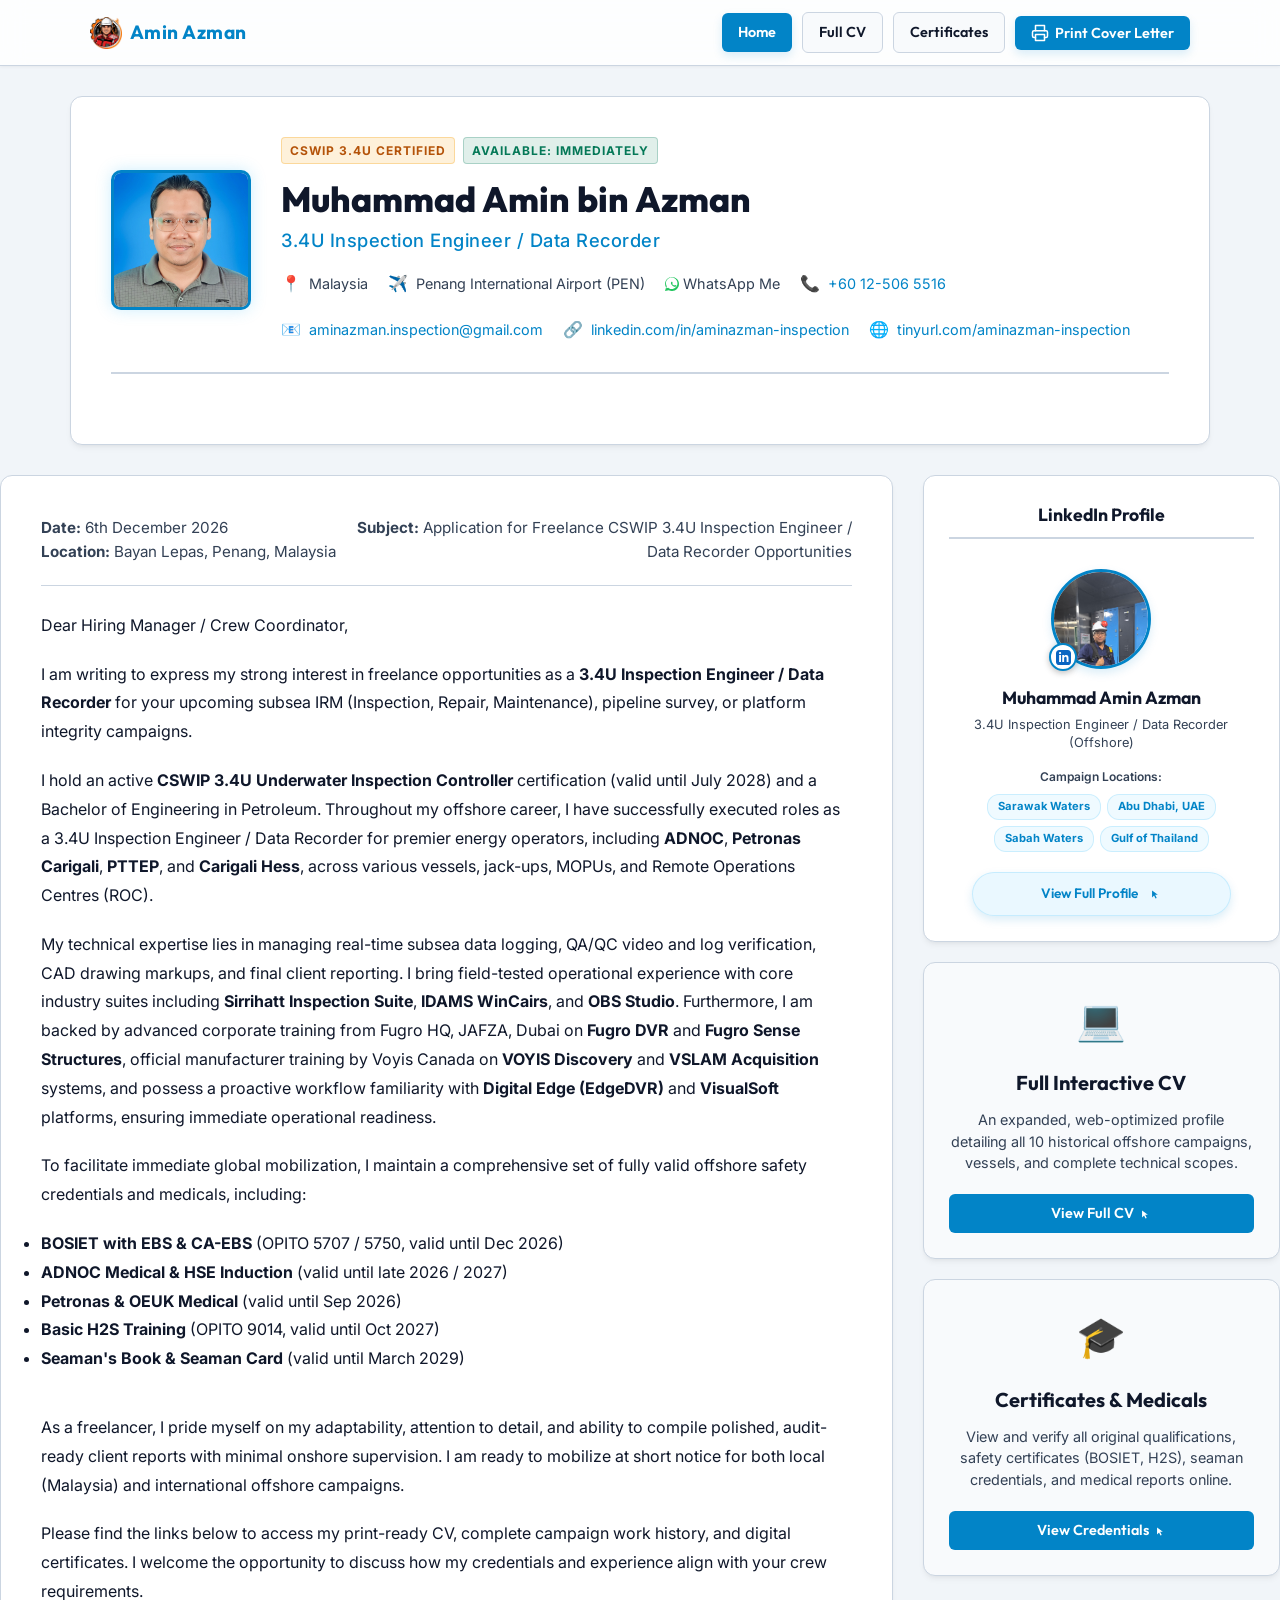
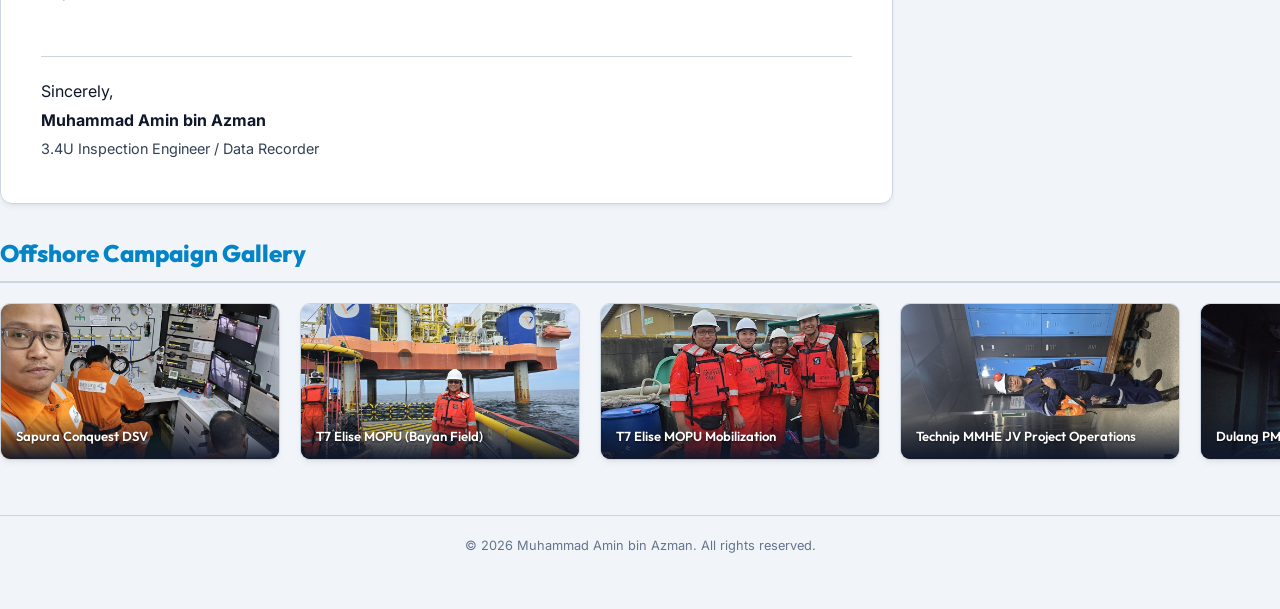
==== commit fe374141: "Fix index.html screen layout: remove page-break helper div to restore grid column structure, keeping" ====
--- a/index.html
+++ b/index.html
@@ -248,8 +248,6 @@
                 </div>
             </section>
             
-            <div class="page-break"></div>
-            
             <!-- Right Sidebar Panel -->
             <aside class="right-sidebar-panel" style="display: flex; flex-direction: column; gap: 20px;">
                 <!-- LinkedIn Card -->
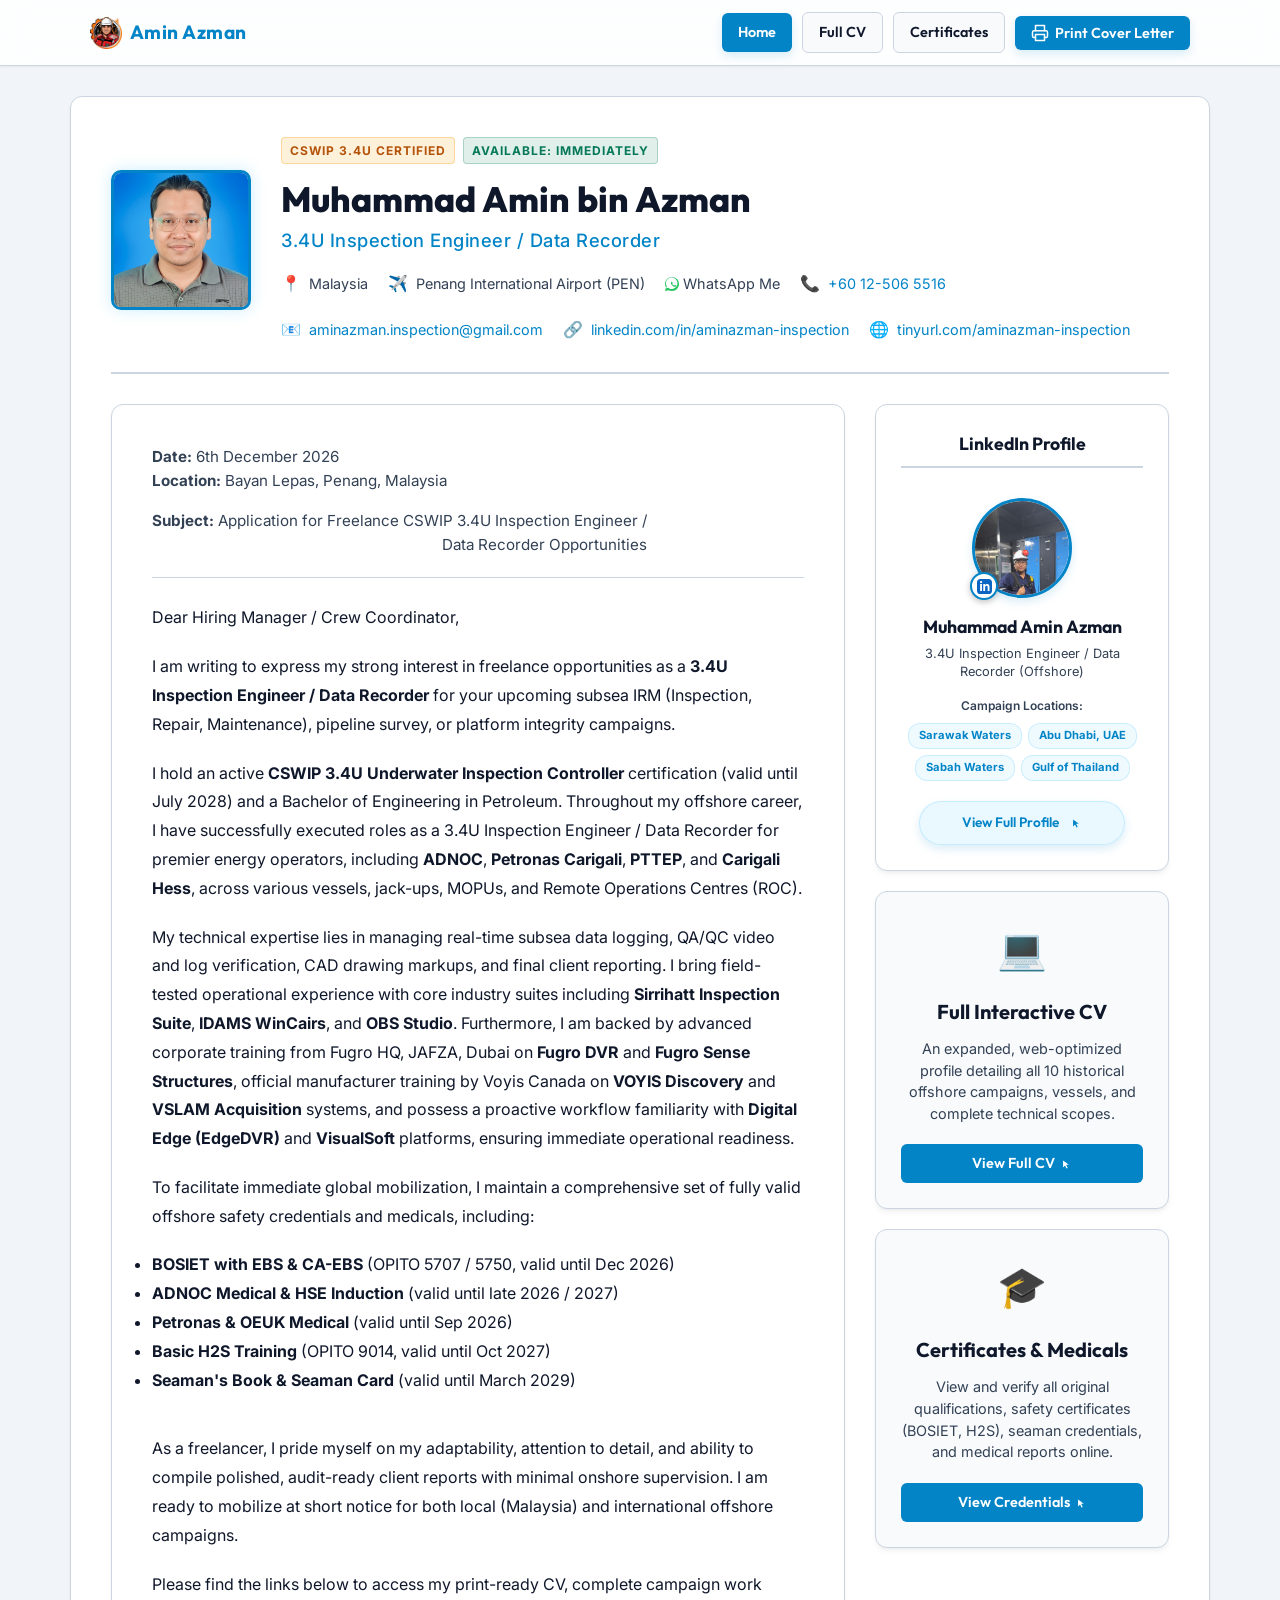
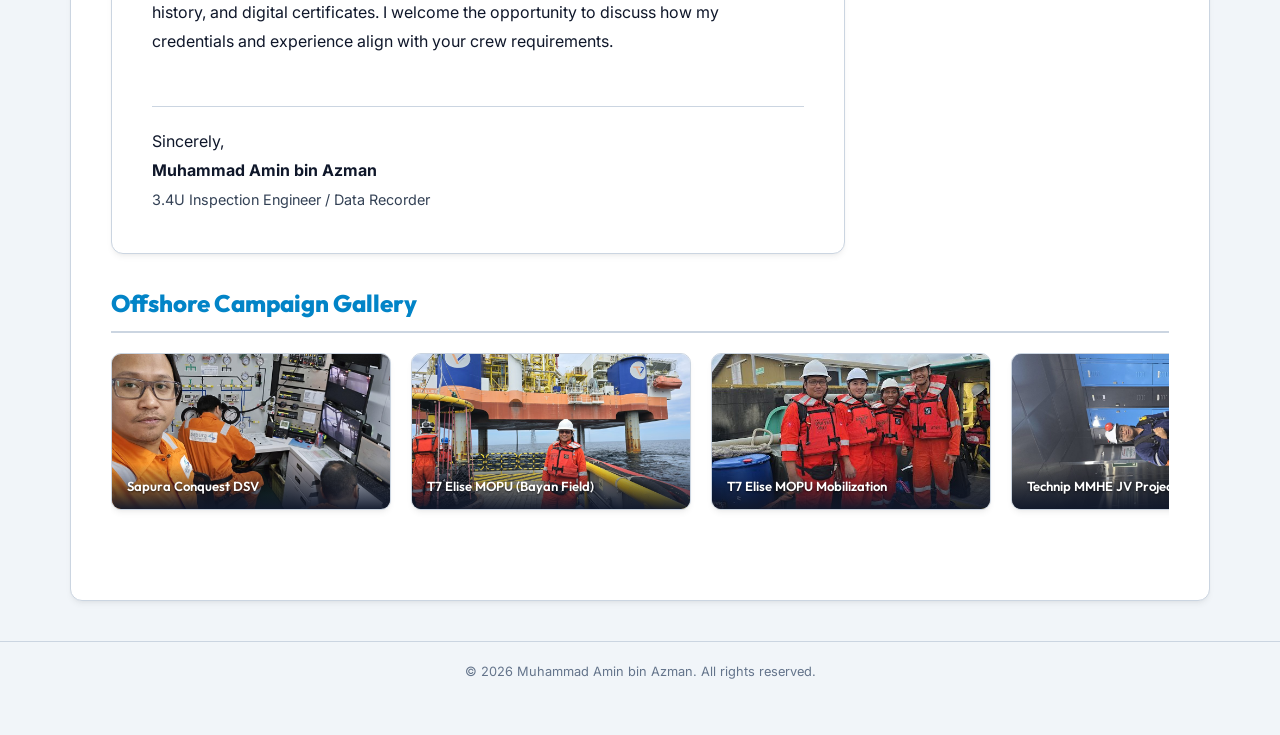
==== commit baddb398: "Fix layout width alignment: remove extra closing div in index.html and full_cv.html to keep contents" ====
--- a/index.html
+++ b/index.html
@@ -191,7 +191,6 @@
                         </div>
                     </div>
                 </div>
-                </div>
             </div>
         </section>
 
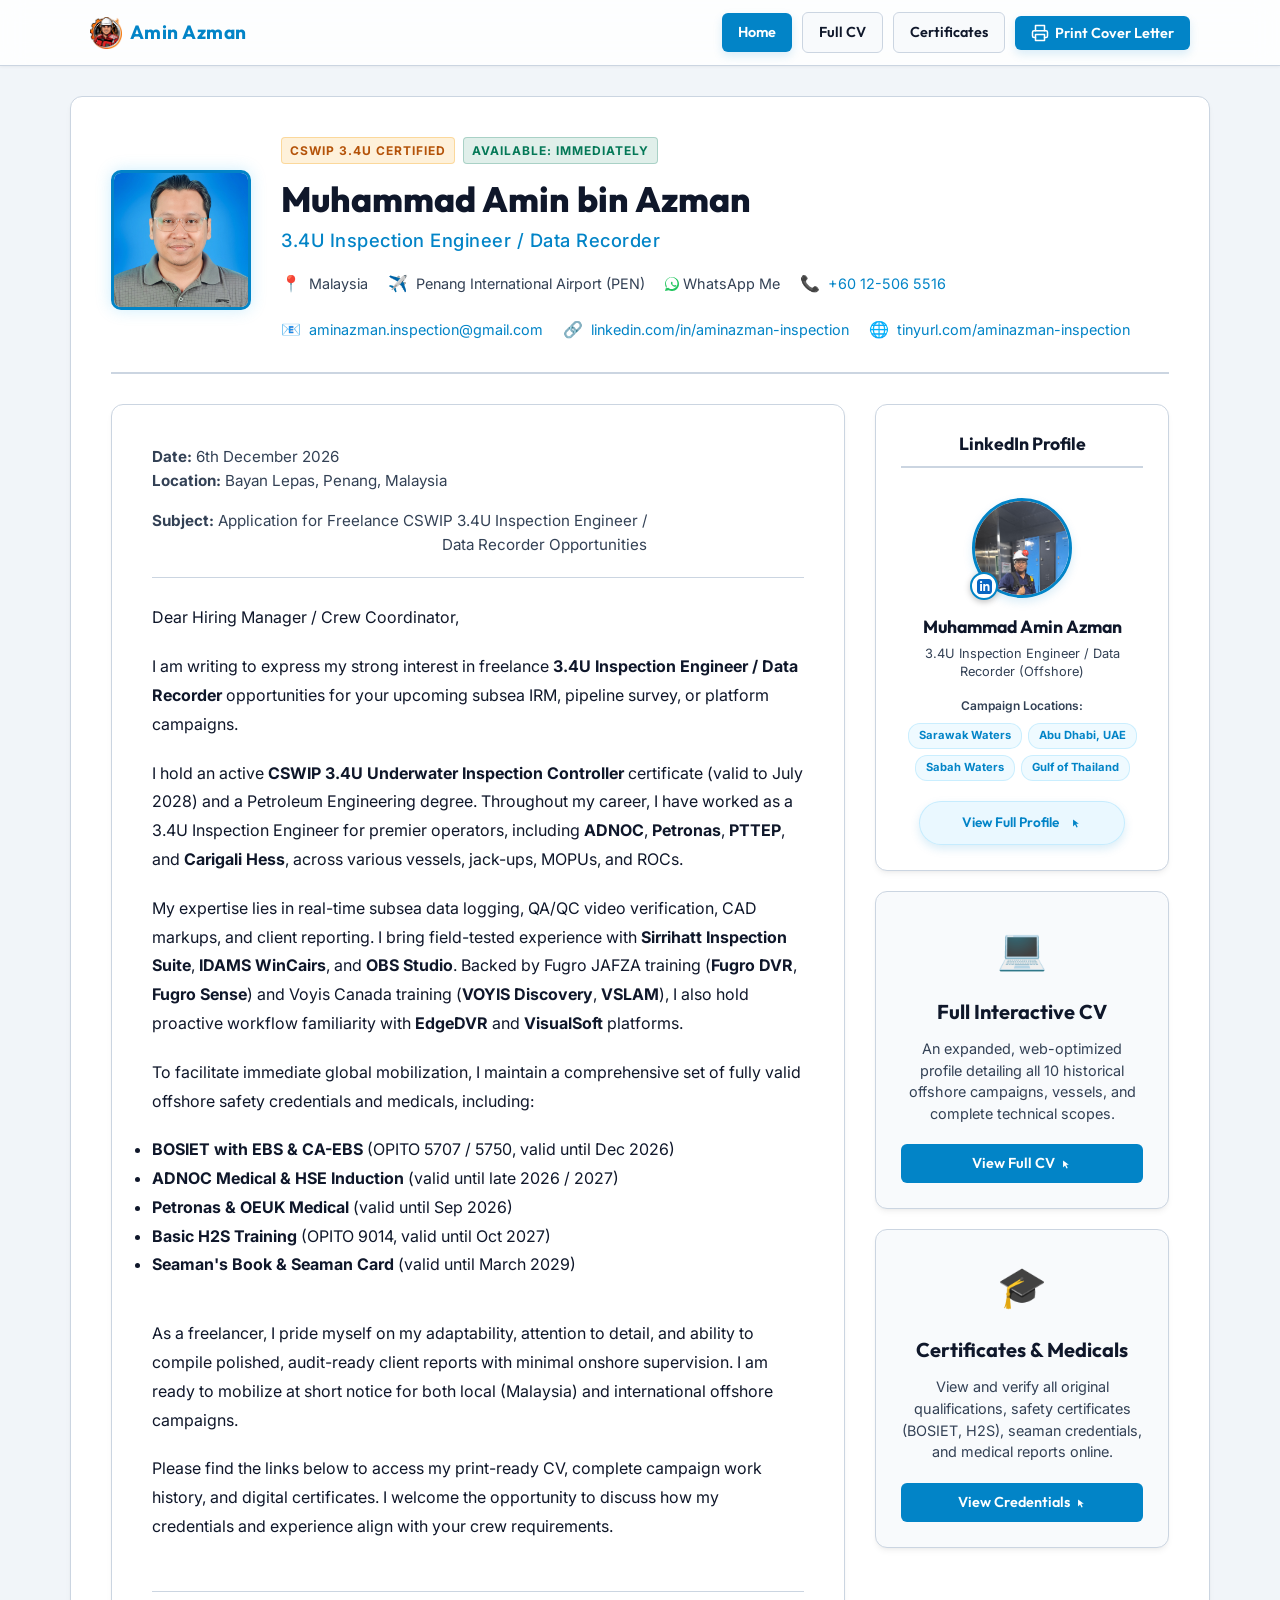
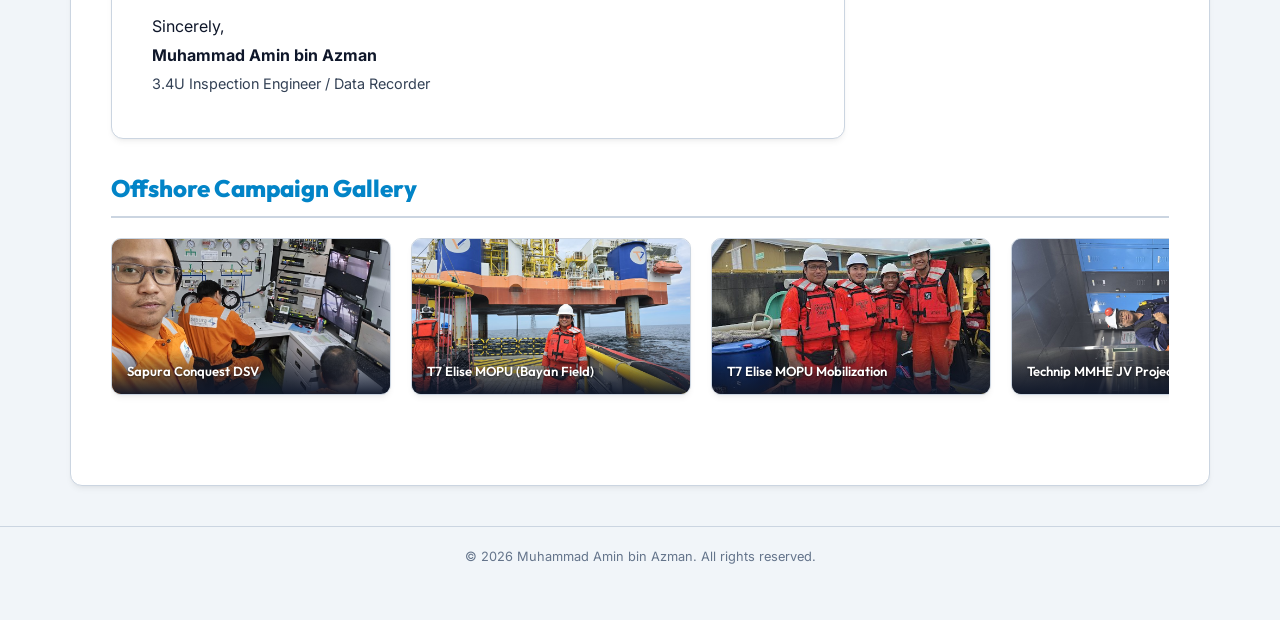
==== commit 69ba8053: "Shorten cover letter text (index.html) by 54 words while maintaining entire professional context and" ====
--- a/index.html
+++ b/index.html
@@ -219,11 +219,11 @@
                 <div class="letter-body">
                     <p>Dear Hiring Manager / Crew Coordinator,</p>
                     
-                    <p>I am writing to express my strong interest in freelance opportunities as a <strong>3.4U Inspection Engineer / Data Recorder</strong> for your upcoming subsea IRM (Inspection, Repair, Maintenance), pipeline survey, or platform integrity campaigns.</p>
-                    
-                    <p>I hold an active <strong>CSWIP 3.4U Underwater Inspection Controller</strong> certification (valid until July 2028) and a Bachelor of Engineering in Petroleum. Throughout my offshore career, I have successfully executed roles as a 3.4U Inspection Engineer / Data Recorder for premier energy operators, including <strong>ADNOC</strong>, <strong>Petronas Carigali</strong>, <strong>PTTEP</strong>, and <strong>Carigali Hess</strong>, across various vessels, jack-ups, MOPUs, and Remote Operations Centres (ROC).</p>
-                    
-                    <p>My technical expertise lies in managing real-time subsea data logging, QA/QC video and log verification, CAD drawing markups, and final client reporting. I bring field-tested operational experience with core industry suites including <strong>Sirrihatt Inspection Suite</strong>, <strong>IDAMS WinCairs</strong>, and <strong>OBS Studio</strong>. Furthermore, I am backed by advanced corporate training from Fugro HQ, JAFZA, Dubai on <strong>Fugro DVR</strong> and <strong>Fugro Sense Structures</strong>, official manufacturer training by Voyis Canada on <strong>VOYIS Discovery</strong> and <strong>VSLAM Acquisition</strong> systems, and possess a proactive workflow familiarity with <strong>Digital Edge (EdgeDVR)</strong> and <strong>VisualSoft</strong> platforms, ensuring immediate operational readiness.</p>
+                    <p>I am writing to express my strong interest in freelance <strong>3.4U Inspection Engineer / Data Recorder</strong> opportunities for your upcoming subsea IRM, pipeline survey, or platform campaigns.</p>
+                    
+                    <p>I hold an active <strong>CSWIP 3.4U Underwater Inspection Controller</strong> certificate (valid to July 2028) and a Petroleum Engineering degree. Throughout my career, I have worked as a 3.4U Inspection Engineer for premier operators, including <strong>ADNOC</strong>, <strong>Petronas</strong>, <strong>PTTEP</strong>, and <strong>Carigali Hess</strong>, across various vessels, jack-ups, MOPUs, and ROCs.</p>
+                    
+                    <p>My expertise lies in real-time subsea data logging, QA/QC video verification, CAD markups, and client reporting. I bring field-tested experience with <strong>Sirrihatt Inspection Suite</strong>, <strong>IDAMS WinCairs</strong>, and <strong>OBS Studio</strong>. Backed by Fugro JAFZA training (<strong>Fugro DVR</strong>, <strong>Fugro Sense</strong>) and Voyis Canada training (<strong>VOYIS Discovery</strong>, <strong>VSLAM</strong>), I also hold proactive workflow familiarity with <strong>EdgeDVR</strong> and <strong>VisualSoft</strong> platforms.</p>
                     
                     <p>To facilitate immediate global mobilization, I maintain a comprehensive set of fully valid offshore safety credentials and medicals, including:
                         <ul>
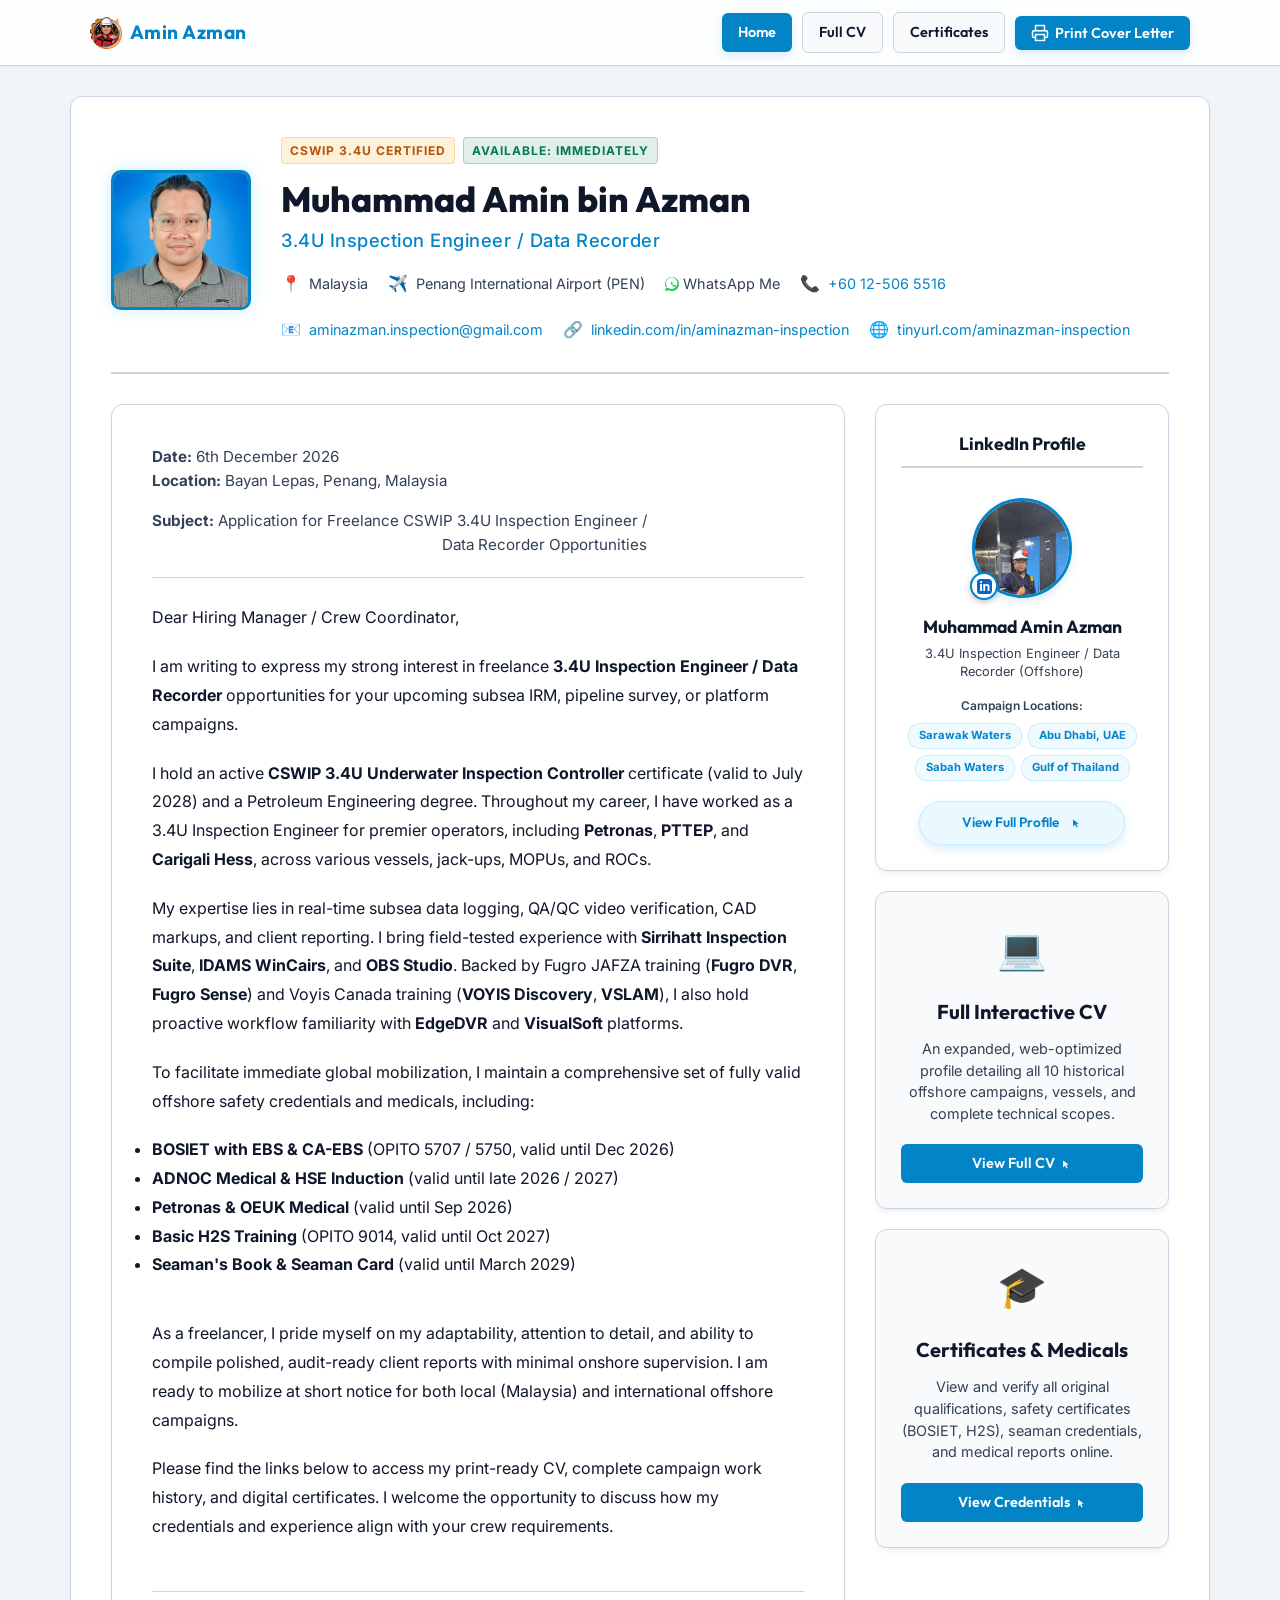
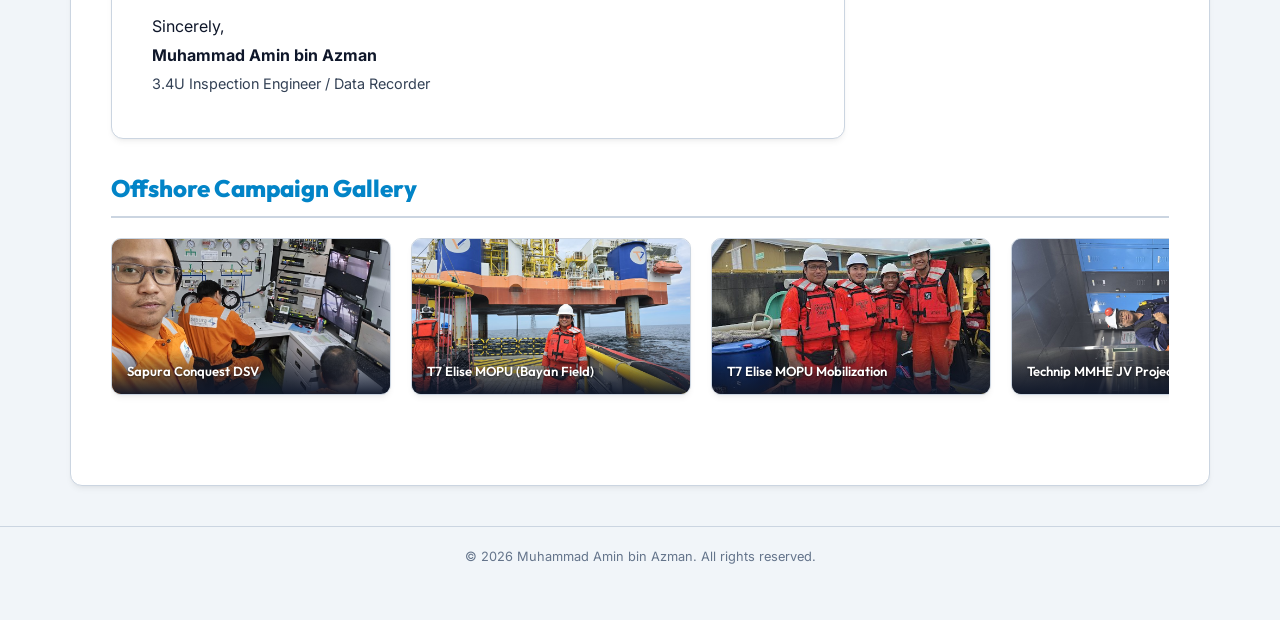
==== commit 1a83d0f1: "Remove direct client ADNOC reference from cover letter operators list in index.html, keeping safety " ====
--- a/index.html
+++ b/index.html
@@ -221,7 +221,7 @@
                     
                     <p>I am writing to express my strong interest in freelance <strong>3.4U Inspection Engineer / Data Recorder</strong> opportunities for your upcoming subsea IRM, pipeline survey, or platform campaigns.</p>
                     
-                    <p>I hold an active <strong>CSWIP 3.4U Underwater Inspection Controller</strong> certificate (valid to July 2028) and a Petroleum Engineering degree. Throughout my career, I have worked as a 3.4U Inspection Engineer for premier operators, including <strong>ADNOC</strong>, <strong>Petronas</strong>, <strong>PTTEP</strong>, and <strong>Carigali Hess</strong>, across various vessels, jack-ups, MOPUs, and ROCs.</p>
+                    <p>I hold an active <strong>CSWIP 3.4U Underwater Inspection Controller</strong> certificate (valid to July 2028) and a Petroleum Engineering degree. Throughout my career, I have worked as a 3.4U Inspection Engineer for premier operators, including <strong>Petronas</strong>, <strong>PTTEP</strong>, and <strong>Carigali Hess</strong>, across various vessels, jack-ups, MOPUs, and ROCs.</p>
                     
                     <p>My expertise lies in real-time subsea data logging, QA/QC video verification, CAD markups, and client reporting. I bring field-tested experience with <strong>Sirrihatt Inspection Suite</strong>, <strong>IDAMS WinCairs</strong>, and <strong>OBS Studio</strong>. Backed by Fugro JAFZA training (<strong>Fugro DVR</strong>, <strong>Fugro Sense</strong>) and Voyis Canada training (<strong>VOYIS Discovery</strong>, <strong>VSLAM</strong>), I also hold proactive workflow familiarity with <strong>EdgeDVR</strong> and <strong>VisualSoft</strong> platforms.</p>
                     
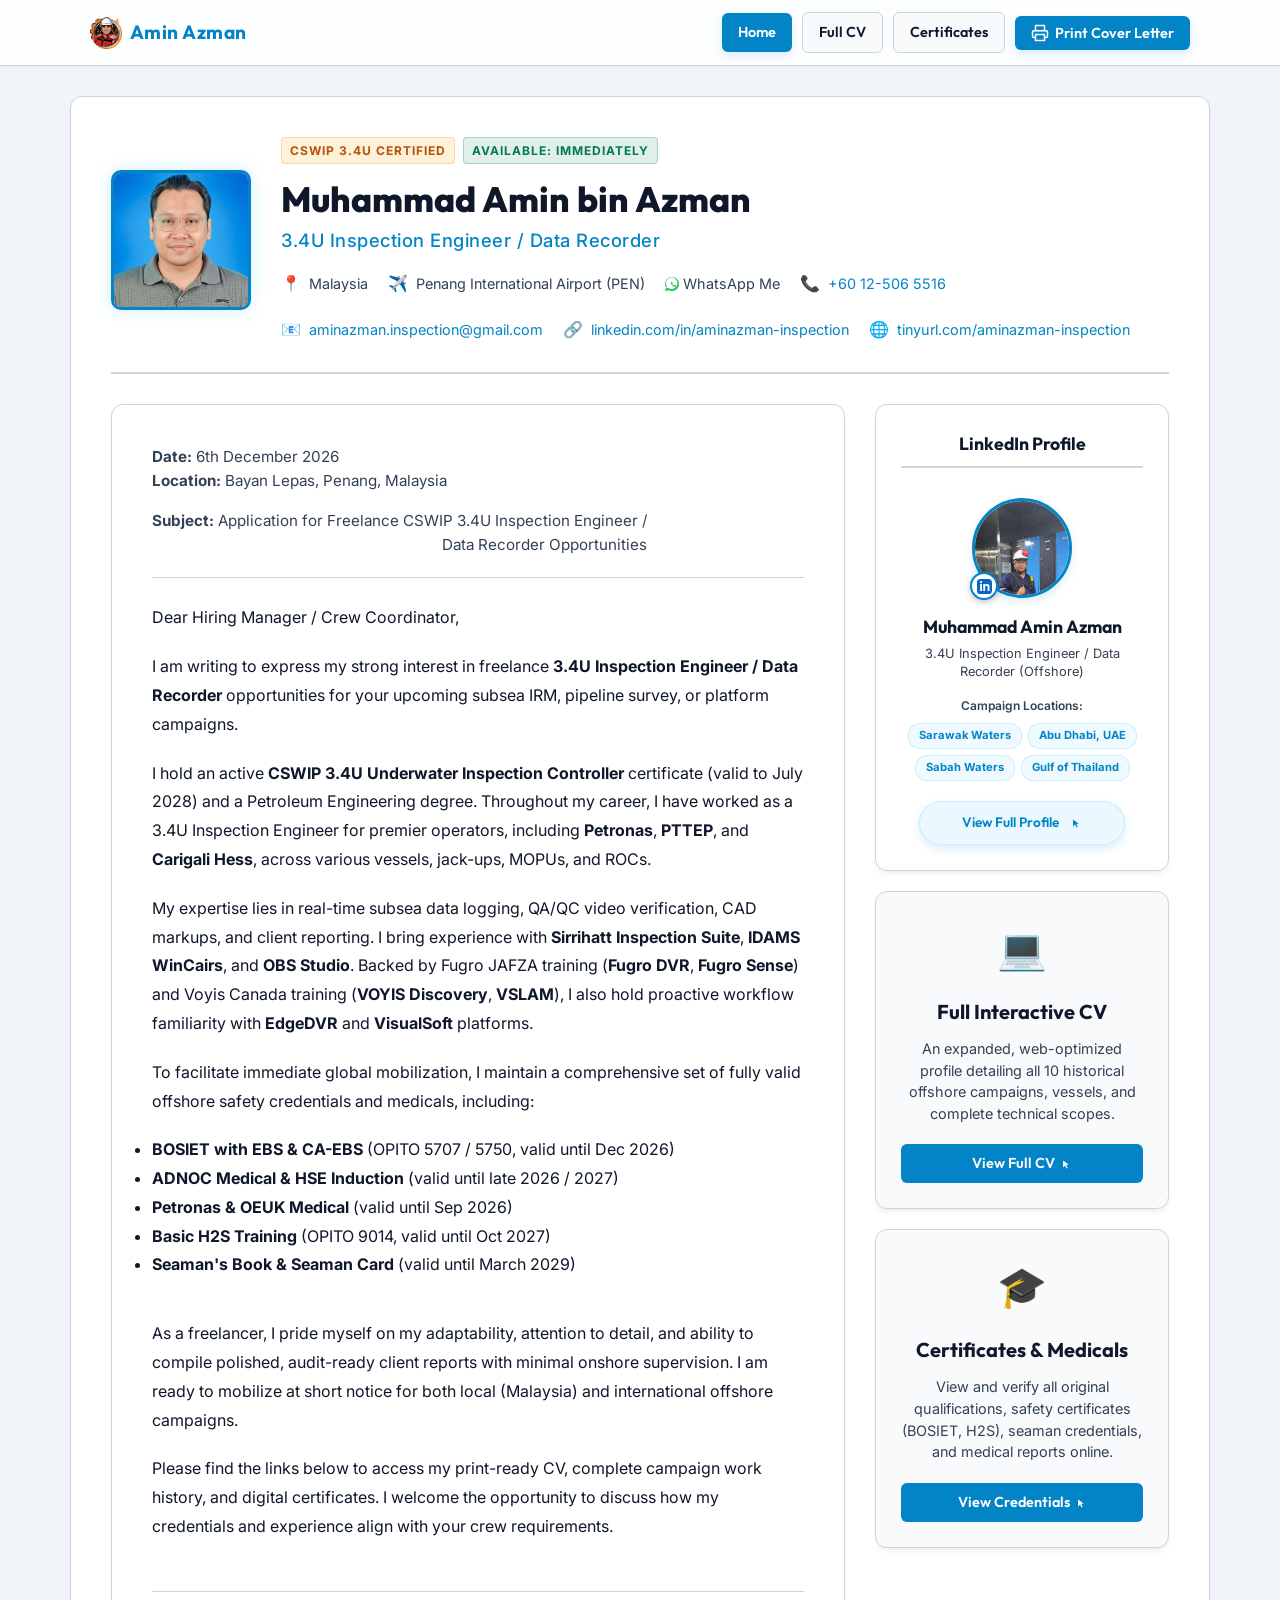
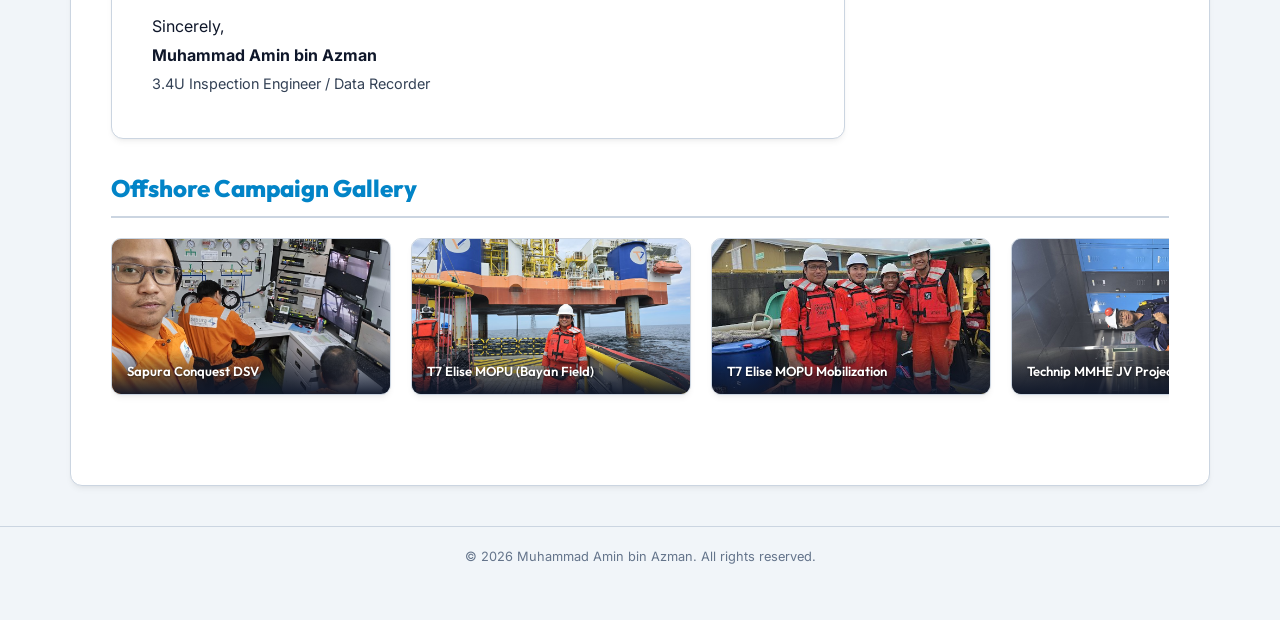
==== commit 9c225281: "Optimize cover letter & professional summary: remove proven, field-proven, and field-tested adjectiv" ====
--- a/index.html
+++ b/index.html
@@ -223,7 +223,7 @@
                     
                     <p>I hold an active <strong>CSWIP 3.4U Underwater Inspection Controller</strong> certificate (valid to July 2028) and a Petroleum Engineering degree. Throughout my career, I have worked as a 3.4U Inspection Engineer for premier operators, including <strong>Petronas</strong>, <strong>PTTEP</strong>, and <strong>Carigali Hess</strong>, across various vessels, jack-ups, MOPUs, and ROCs.</p>
                     
-                    <p>My expertise lies in real-time subsea data logging, QA/QC video verification, CAD markups, and client reporting. I bring field-tested experience with <strong>Sirrihatt Inspection Suite</strong>, <strong>IDAMS WinCairs</strong>, and <strong>OBS Studio</strong>. Backed by Fugro JAFZA training (<strong>Fugro DVR</strong>, <strong>Fugro Sense</strong>) and Voyis Canada training (<strong>VOYIS Discovery</strong>, <strong>VSLAM</strong>), I also hold proactive workflow familiarity with <strong>EdgeDVR</strong> and <strong>VisualSoft</strong> platforms.</p>
+                    <p>My expertise lies in real-time subsea data logging, QA/QC video verification, CAD markups, and client reporting. I bring experience with <strong>Sirrihatt Inspection Suite</strong>, <strong>IDAMS WinCairs</strong>, and <strong>OBS Studio</strong>. Backed by Fugro JAFZA training (<strong>Fugro DVR</strong>, <strong>Fugro Sense</strong>) and Voyis Canada training (<strong>VOYIS Discovery</strong>, <strong>VSLAM</strong>), I also hold proactive workflow familiarity with <strong>EdgeDVR</strong> and <strong>VisualSoft</strong> platforms.</p>
                     
                     <p>To facilitate immediate global mobilization, I maintain a comprehensive set of fully valid offshore safety credentials and medicals, including:
                         <ul>
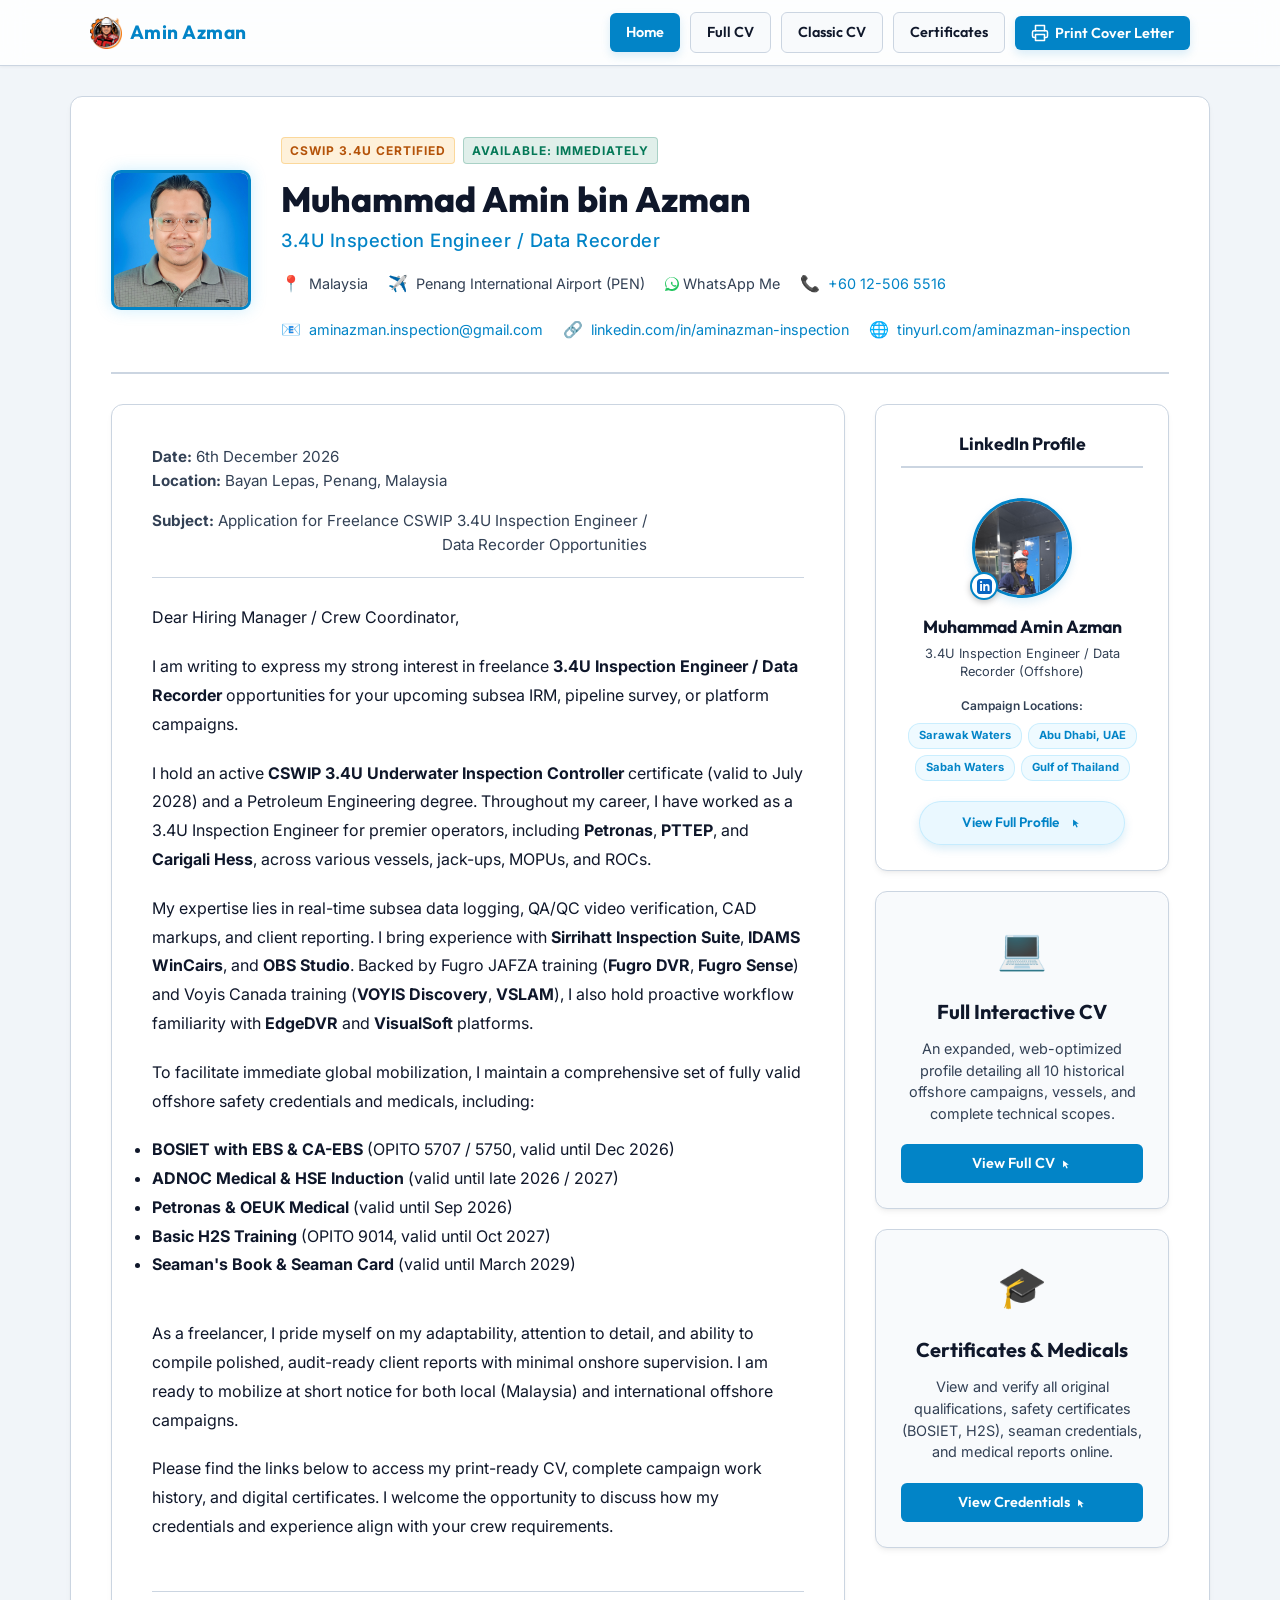
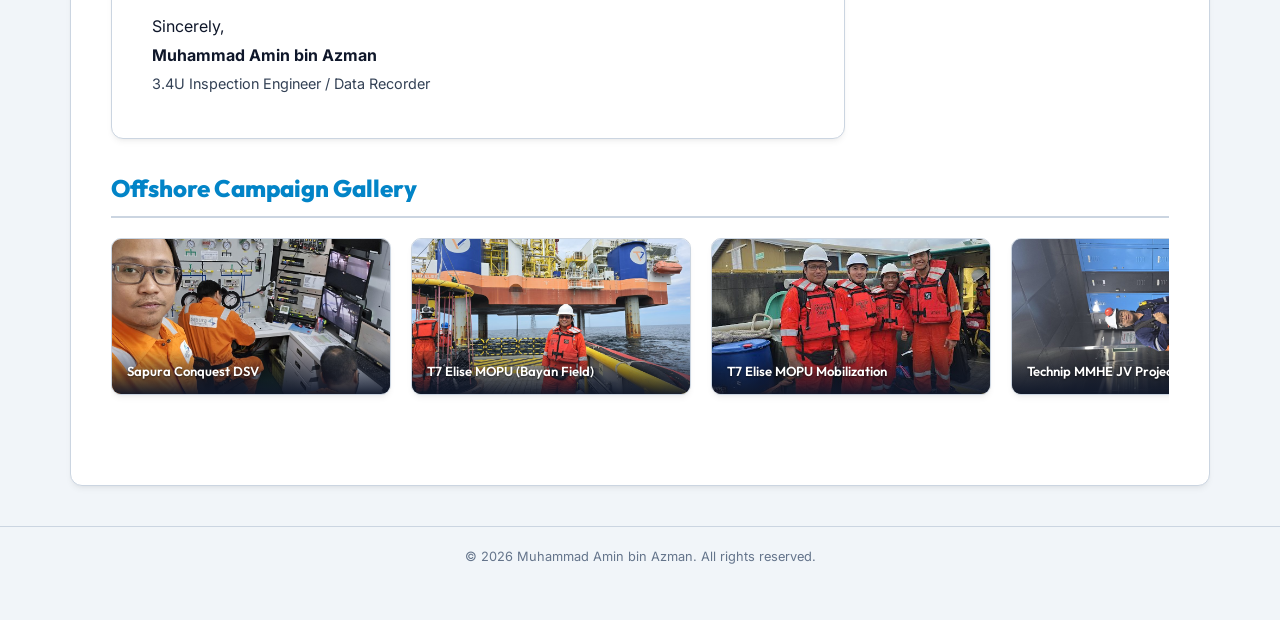
==== commit cdfa479b: "Optimize CV: add classic_cv.html with classic industrial subsea inspector layout matching user's sam" ====
--- a/index.html
+++ b/index.html
@@ -131,6 +131,7 @@
             <div class="actions">
                 <a href="index.html" class="btn-print" style="background: var(--accent); color: #ffffff; border: none; text-decoration: none; display: inline-flex; align-items: center; justify-content: center;">Home</a>
                 <a href="full_cv.html" class="btn-print" style="background: var(--bg-card); color: var(--text-primary); border: 1px solid var(--border-color); text-decoration: none; display: inline-flex; align-items: center; justify-content: center; box-shadow: none;">Full CV</a>
+                <a href="classic_cv.html" class="btn-print" style="background: var(--bg-card); color: var(--text-primary); border: 1px solid var(--border-color); text-decoration: none; display: inline-flex; align-items: center; justify-content: center; box-shadow: none;">Classic CV</a>
                 <a href="certificates.html" class="btn-print" style="background: var(--bg-card); color: var(--text-primary); border: 1px solid var(--border-color); text-decoration: none; display: inline-flex; align-items: center; justify-content: center; box-shadow: none;">Certificates</a>
                 <button onclick="window.print()" class="btn-print" style="background: var(--accent); color: #ffffff; border: none; text-decoration: none; display: inline-flex; align-items: center; justify-content: center; box-shadow: 0 4px 10px rgba(2, 132, 199, 0.15); gap: 6px; cursor: pointer;">
                     <svg width="18" height="18" viewBox="0 0 24 24" fill="none" stroke="currentColor" stroke-width="2" stroke-linecap="round" stroke-linejoin="round" style="display: block;"><polyline points="6 9 6 2 18 2 18 9"></polyline><path d="M6 18H4a2 2 0 0 1-2-2v-5a2 2 0 0 1 2-2h16a2 2 0 0 1 2 2v5a2 2 0 0 1-2 2h-2"></path><rect x="6" y="14" width="12" height="8"></rect></svg>
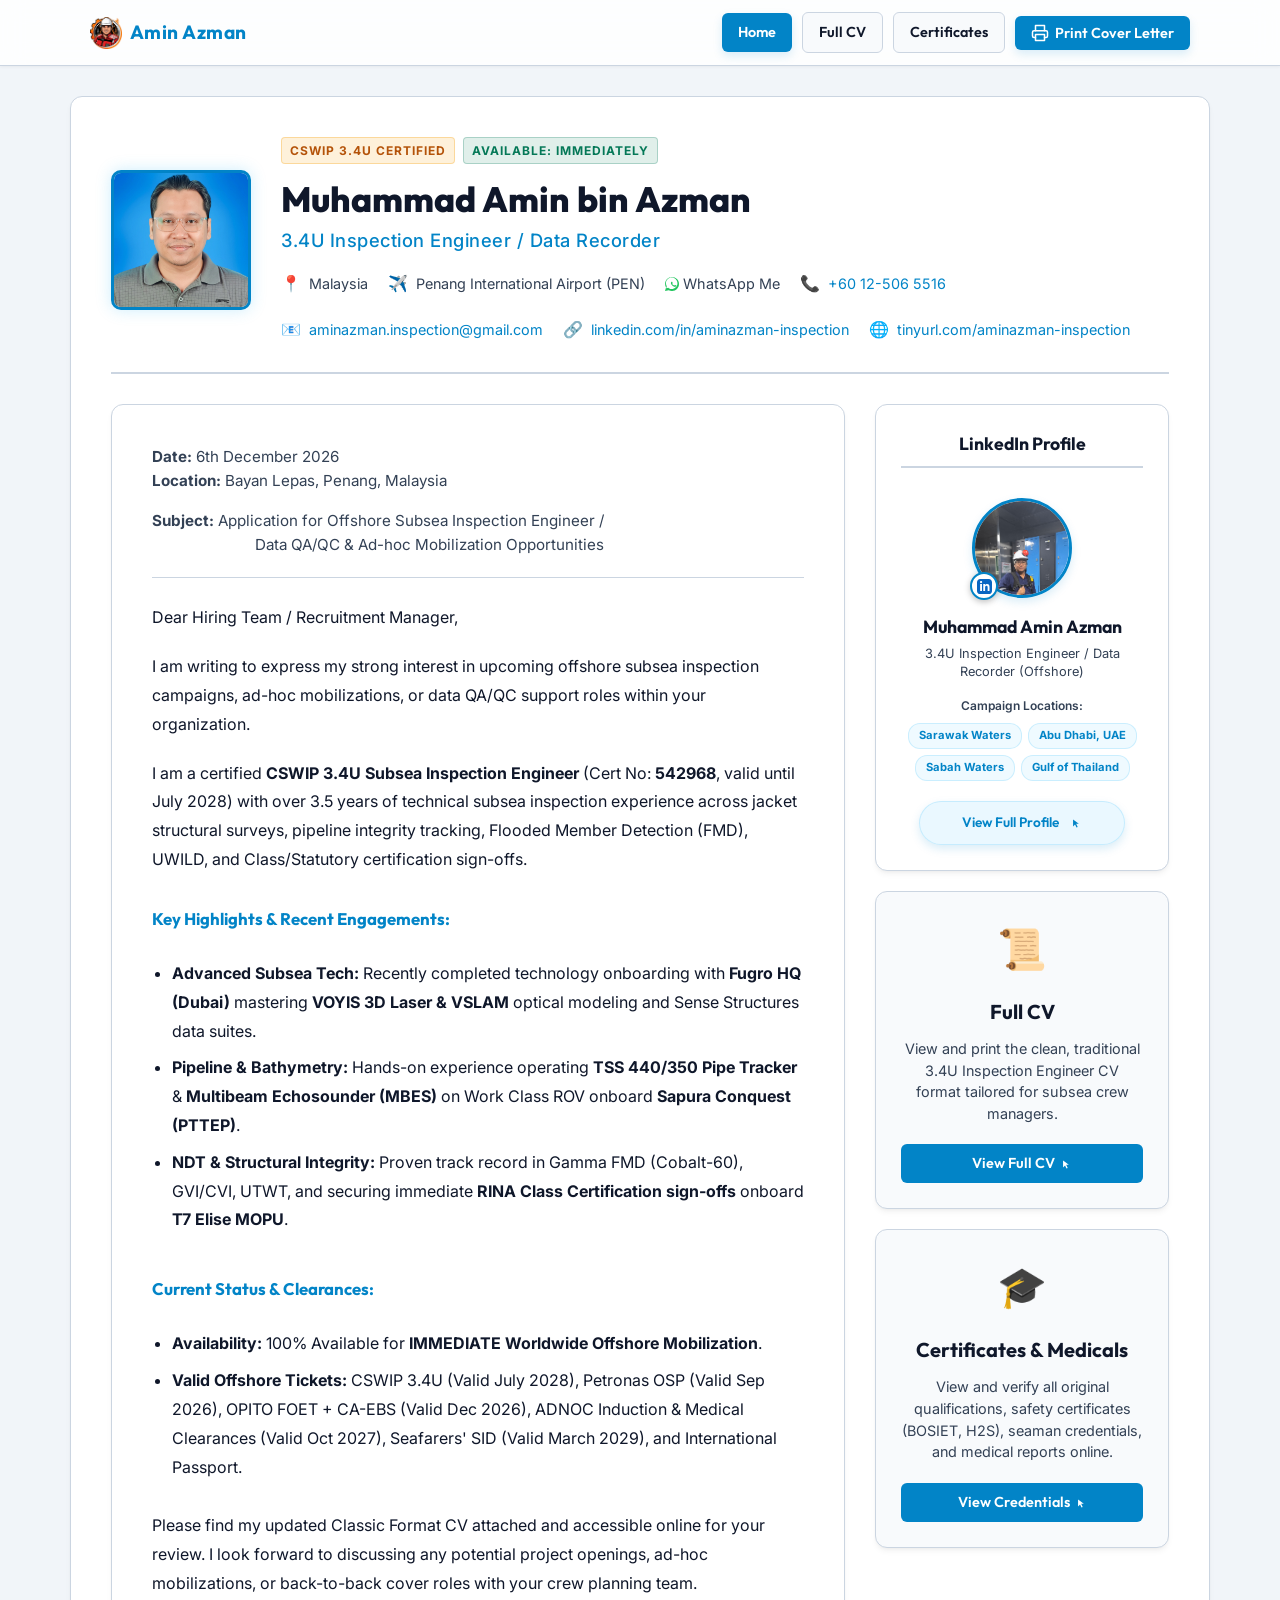
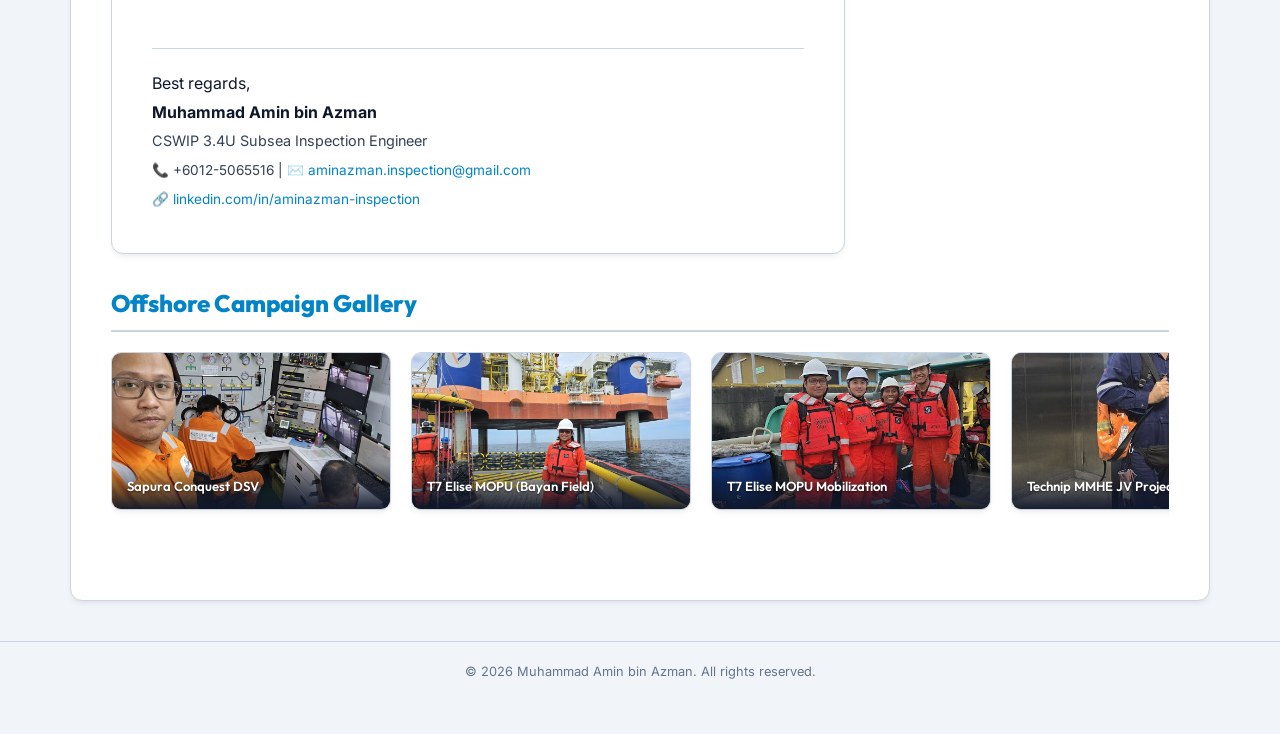
==== commit c0348410: "Update website cover letter, audited CV timeline, section pagination, and private subsea CRM dashboa" ====
--- a/index.html
+++ b/index.html
@@ -130,8 +130,7 @@
             </div>
             <div class="actions">
                 <a href="index.html" class="btn-print" style="background: var(--accent); color: #ffffff; border: none; text-decoration: none; display: inline-flex; align-items: center; justify-content: center;">Home</a>
-                <a href="full_cv.html" class="btn-print" style="background: var(--bg-card); color: var(--text-primary); border: 1px solid var(--border-color); text-decoration: none; display: inline-flex; align-items: center; justify-content: center; box-shadow: none;">Full CV</a>
-                <a href="classic_cv.html" class="btn-print" style="background: var(--bg-card); color: var(--text-primary); border: 1px solid var(--border-color); text-decoration: none; display: inline-flex; align-items: center; justify-content: center; box-shadow: none;">Classic CV</a>
+                <a href="classic_cv.html" class="btn-print" style="background: var(--bg-card); color: var(--text-primary); border: 1px solid var(--border-color); text-decoration: none; display: inline-flex; align-items: center; justify-content: center; box-shadow: none;">Full CV</a>
                 <a href="certificates.html" class="btn-print" style="background: var(--bg-card); color: var(--text-primary); border: 1px solid var(--border-color); text-decoration: none; display: inline-flex; align-items: center; justify-content: center; box-shadow: none;">Certificates</a>
                 <button onclick="window.print()" class="btn-print" style="background: var(--accent); color: #ffffff; border: none; text-decoration: none; display: inline-flex; align-items: center; justify-content: center; box-shadow: 0 4px 10px rgba(2, 132, 199, 0.15); gap: 6px; cursor: pointer;">
                     <svg width="18" height="18" viewBox="0 0 24 24" fill="none" stroke="currentColor" stroke-width="2" stroke-linecap="round" stroke-linejoin="round" style="display: block;"><polyline points="6 9 6 2 18 2 18 9"></polyline><path d="M6 18H4a2 2 0 0 1-2-2v-5a2 2 0 0 1 2-2h16a2 2 0 0 1 2 2v5a2 2 0 0 1-2 2h-2"></path><rect x="6" y="14" width="12" height="8"></rect></svg>
@@ -209,41 +208,42 @@
             <section class="cover-letter-card" style="margin-bottom: 0;">
                 <div class="letter-header">
                     <div>
-                        <strong>Date:</strong> <span id="current-date">29th June 2026</span><br>
+                        <strong>Date:</strong> <span id="current-date">3rd August 2026</span><br>
                         <strong>Location:</strong> Bayan Lepas, Penang, Malaysia
                     </div>
                     <div style="text-align: right;">
-                        <strong>Subject:</strong> Application for Freelance CSWIP 3.4U Inspection Engineer /<br>Data Recorder Opportunities
+                        <strong>Subject:</strong> Application for Offshore Subsea Inspection Engineer /<br>Data QA/QC & Ad-hoc Mobilization Opportunities
                     </div>
                 </div>
                 
                 <div class="letter-body">
-                    <p>Dear Hiring Manager / Crew Coordinator,</p>
-                    
-                    <p>I am writing to express my strong interest in freelance <strong>3.4U Inspection Engineer / Data Recorder</strong> opportunities for your upcoming subsea IRM, pipeline survey, or platform campaigns.</p>
-                    
-                    <p>I hold an active <strong>CSWIP 3.4U Underwater Inspection Controller</strong> certificate (valid to July 2028) and a Petroleum Engineering degree. Throughout my career, I have worked as a 3.4U Inspection Engineer for premier operators, including <strong>Petronas</strong>, <strong>PTTEP</strong>, and <strong>Carigali Hess</strong>, across various vessels, jack-ups, MOPUs, and ROCs.</p>
-                    
-                    <p>My expertise lies in real-time subsea data logging, QA/QC video verification, CAD markups, and client reporting. I bring experience with <strong>Sirrihatt Inspection Suite</strong>, <strong>IDAMS WinCairs</strong>, and <strong>OBS Studio</strong>. Backed by Fugro JAFZA training (<strong>Fugro DVR</strong>, <strong>Fugro Sense</strong>) and Voyis Canada training (<strong>VOYIS Discovery</strong>, <strong>VSLAM</strong>), I also hold proactive workflow familiarity with <strong>EdgeDVR</strong> and <strong>VisualSoft</strong> platforms.</p>
-                    
-                    <p>To facilitate immediate global mobilization, I maintain a comprehensive set of fully valid offshore safety credentials and medicals, including:
-                        <ul>
-                            <li><strong>BOSIET with EBS & CA-EBS</strong> (OPITO 5707 / 5750, valid until Dec 2026)</li>
-                            <li><strong>ADNOC Medical & HSE Induction</strong> (valid until late 2026 / 2027)</li>
-                            <li><strong>Petronas & OEUK Medical</strong> (valid until Sep 2026)</li>
-                            <li><strong>Basic H2S Training</strong> (OPITO 9014, valid until Oct 2027)</li>
-                            <li><strong>Seaman's Book & Seaman Card</strong> (valid until March 2029)</li>
-                        </ul>
-                    </p>
-                    
-                    <p>As a freelancer, I pride myself on my adaptability, attention to detail, and ability to compile polished, audit-ready client reports with minimal onshore supervision. I am ready to mobilize at short notice for both local (Malaysia) and international offshore campaigns.</p>
-                    
-                    <p>Please find the links below to access my print-ready CV, complete campaign work history, and digital certificates. I welcome the opportunity to discuss how my credentials and experience align with your crew requirements.</p>
+                    <p>Dear Hiring Team / Recruitment Manager,</p>
+                    
+                    <p>I am writing to express my strong interest in upcoming offshore subsea inspection campaigns, ad-hoc mobilizations, or data QA/QC support roles within your organization.</p>
+                    
+                    <p>I am a certified <strong>CSWIP 3.4U Subsea Inspection Engineer</strong> (Cert No: <strong>542968</strong>, valid until July 2028) with over 3.5 years of technical subsea inspection experience across jacket structural surveys, pipeline integrity tracking, Flooded Member Detection (FMD), UWILD, and Class/Statutory certification sign-offs.</p>
+                    
+                    <h3 style="font-family: var(--font-header); font-size: 1.05rem; font-weight: 700; color: var(--accent); margin-top: 10px; margin-bottom: 5px;">Key Highlights & Recent Engagements:</h3>
+                    <ul style="padding-left: 20px; margin-bottom: 10px; display: flex; flex-direction: column; gap: 8px;">
+                        <li><strong>Advanced Subsea Tech:</strong> Recently completed technology onboarding with <strong>Fugro HQ (Dubai)</strong> mastering <strong>VOYIS 3D Laser & VSLAM</strong> optical modeling and Sense Structures data suites.</li>
+                        <li><strong>Pipeline & Bathymetry:</strong> Hands-on experience operating <strong>TSS 440/350 Pipe Tracker</strong> & <strong>Multibeam Echosounder (MBES)</strong> on Work Class ROV onboard <strong>Sapura Conquest (PTTEP)</strong>.</li>
+                        <li><strong>NDT & Structural Integrity:</strong> Proven track record in Gamma FMD (Cobalt-60), GVI/CVI, UTWT, and securing immediate <strong>RINA Class Certification sign-offs</strong> onboard <strong>T7 Elise MOPU</strong>.</li>
+                    </ul>
+
+                    <h3 style="font-family: var(--font-header); font-size: 1.05rem; font-weight: 700; color: var(--accent); margin-top: 10px; margin-bottom: 5px;">Current Status & Clearances:</h3>
+                    <ul style="padding-left: 20px; margin-bottom: 10px; display: flex; flex-direction: column; gap: 8px;">
+                        <li><strong>Availability:</strong> 100% Available for <strong>IMMEDIATE Worldwide Offshore Mobilization</strong>.</li>
+                        <li><strong>Valid Offshore Tickets:</strong> CSWIP 3.4U (Valid July 2028), Petronas OSP (Valid Sep 2026), OPITO FOET + CA-EBS (Valid Dec 2026), ADNOC Induction & Medical Clearances (Valid Oct 2027), Seafarers' SID (Valid March 2029), and International Passport.</li>
+                    </ul>
+                    
+                    <p>Please find my updated Classic Format CV attached and accessible online for your review. I look forward to discussing any potential project openings, ad-hoc mobilizations, or back-to-back cover roles with your crew planning team.</p>
                     
                     <div class="letter-signoff">
-                        <p>Sincerely,</p>
+                        <p>Best regards,</p>
                         <strong>Muhammad Amin bin Azman</strong><br>
-                        <span style="font-size: 0.9rem; color: var(--text-secondary);">3.4U Inspection Engineer / Data Recorder</span>
+                        <span style="font-size: 0.9rem; color: var(--text-secondary);">CSWIP 3.4U Subsea Inspection Engineer</span><br>
+                        <span style="font-size: 0.85rem; color: var(--text-secondary);">📞 +6012-5065516 | ✉️ <a href="mailto:aminazman.inspection@gmail.com">aminazman.inspection@gmail.com</a></span><br>
+                        <span style="font-size: 0.85rem; color: var(--text-secondary);">🔗 <a href="https://www.linkedin.com/in/aminazman-inspection" target="_blank">linkedin.com/in/aminazman-inspection</a></span>
                     </div>
                 </div>
             </section>
@@ -282,10 +282,10 @@
                 </div>
 
                 <!-- Full CV Link Card -->
-                <a href="full_cv.html" class="hub-card">
-                    <div class="hub-icon">💻</div>
-                    <h3 class="hub-title">Full Interactive CV</h3>
-                    <p class="hub-desc">An expanded, web-optimized profile detailing all 10 historical offshore campaigns, vessels, and complete technical scopes.</p>
+                <a href="classic_cv.html" class="hub-card">
+                    <div class="hub-icon">📜</div>
+                    <h3 class="hub-title">Full CV</h3>
+                    <p class="hub-desc">View and print the clean, traditional 3.4U Inspection Engineer CV format tailored for subsea crew managers.</p>
                     <span class="hub-btn">View Full CV</span>
                 </a>
                 
